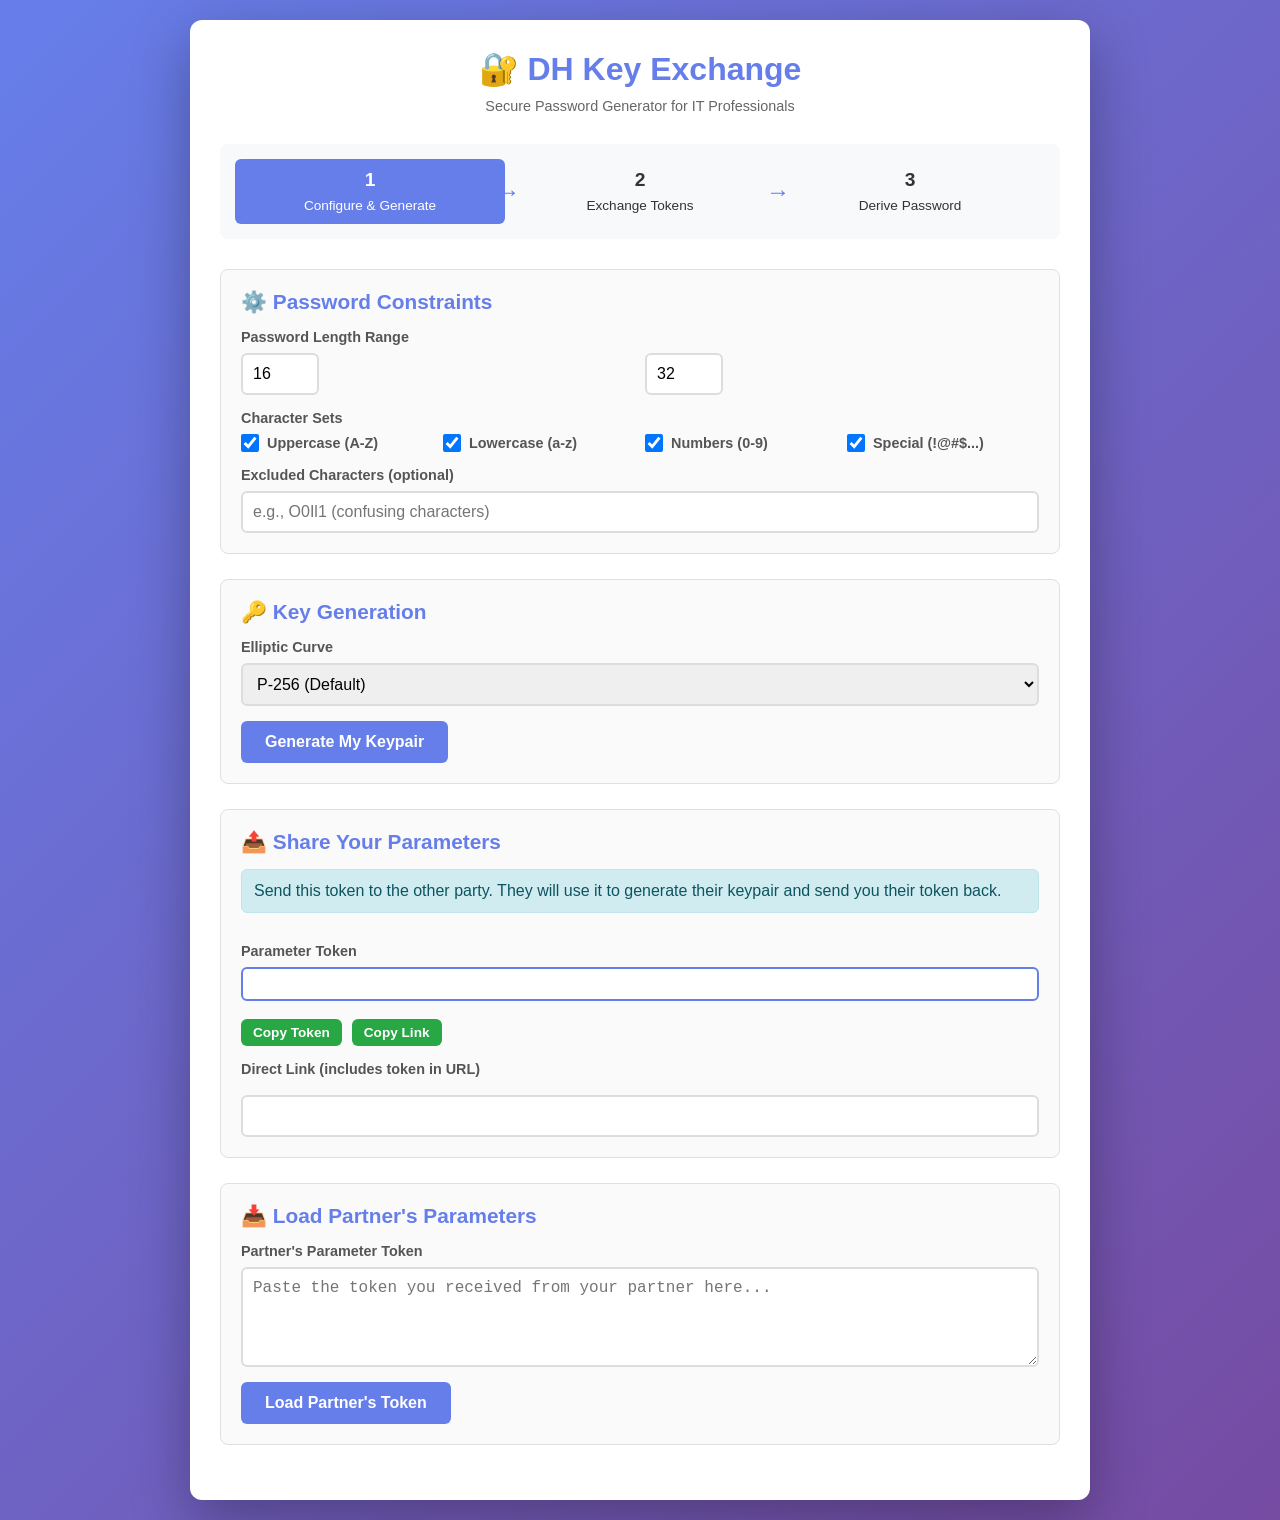
==== dhkex.html @ cde5b2f2 "Initial commit" ====
<!DOCTYPE html>
<html lang="en">
<head>
    <meta charset="UTF-8">
    <meta name="viewport" content="width=device-width, initial-scale=1.0">
    <title>DH Key Exchange - Secure Password Generator</title>
    <style>
        * {
            margin: 0;
            padding: 0;
            box-sizing: border-box;
        }

        body {
            font-family: 'Segoe UI', Tahoma, Geneva, Verdana, sans-serif;
            background: linear-gradient(135deg, #667eea 0%, #764ba2 100%);
            min-height: 100vh;
            padding: 20px;
            color: #333;
        }

        .container {
            max-width: 900px;
            margin: 0 auto;
            background: white;
            border-radius: 12px;
            box-shadow: 0 20px 60px rgba(0, 0, 0, 0.3);
            padding: 30px;
        }

        h1 {
            color: #667eea;
            text-align: center;
            margin-bottom: 10px;
            font-size: 2em;
        }

        .subtitle {
            text-align: center;
            color: #666;
            margin-bottom: 30px;
            font-size: 0.9em;
        }

        .workflow {
            display: flex;
            justify-content: space-between;
            margin-bottom: 30px;
            padding: 15px;
            background: #f8f9fa;
            border-radius: 8px;
        }

        .workflow-step {
            flex: 1;
            text-align: center;
            padding: 10px;
            position: relative;
        }

        .workflow-step:not(:last-child)::after {
            content: '→';
            position: absolute;
            right: -15px;
            top: 50%;
            transform: translateY(-50%);
            color: #667eea;
            font-size: 1.5em;
        }

        .workflow-step.active {
            background: #667eea;
            color: white;
            border-radius: 6px;
        }

        .workflow-step .step-number {
            font-weight: bold;
            font-size: 1.2em;
            display: block;
            margin-bottom: 5px;
        }

        .workflow-step .step-label {
            font-size: 0.85em;
        }

        .section {
            margin-bottom: 25px;
            padding: 20px;
            border: 1px solid #e0e0e0;
            border-radius: 8px;
            background: #fafafa;
        }

        .section h2 {
            color: #667eea;
            margin-bottom: 15px;
            font-size: 1.3em;
            display: flex;
            align-items: center;
            gap: 10px;
        }

        .section-content {
            display: grid;
            gap: 15px;
        }

        .form-group {
            display: grid;
            gap: 8px;
        }

        label {
            font-weight: 600;
            color: #555;
            font-size: 0.9em;
        }

        input[type="number"],
        input[type="text"],
        select,
        textarea {
            padding: 10px;
            border: 2px solid #ddd;
            border-radius: 6px;
            font-size: 1em;
            transition: border-color 0.3s;
        }

        input[type="number"]:focus,
        input[type="text"]:focus,
        select:focus,
        textarea:focus {
            outline: none;
            border-color: #667eea;
        }

        .checkbox-group {
            display: grid;
            grid-template-columns: repeat(auto-fit, minmax(150px, 1fr));
            gap: 10px;
        }

        .checkbox-item {
            display: flex;
            align-items: center;
            gap: 8px;
        }

        input[type="checkbox"] {
            width: 18px;
            height: 18px;
            cursor: pointer;
        }

        .range-inputs {
            display: grid;
            grid-template-columns: 1fr 1fr;
            gap: 10px;
        }

        button {
            padding: 12px 24px;
            background: #667eea;
            color: white;
            border: none;
            border-radius: 6px;
            font-size: 1em;
            font-weight: 600;
            cursor: pointer;
            transition: all 0.3s;
        }

        button:hover {
            background: #5568d3;
            transform: translateY(-2px);
            box-shadow: 0 4px 12px rgba(102, 126, 234, 0.4);
        }

        button:active {
            transform: translateY(0);
        }

        button:disabled {
            background: #ccc;
            cursor: not-allowed;
            transform: none;
        }

        .button-group {
            display: flex;
            gap: 10px;
            flex-wrap: wrap;
        }

        .keypair-list {
            display: grid;
            gap: 10px;
        }

        .keypair-item {
            padding: 12px;
            background: white;
            border: 2px solid #e0e0e0;
            border-radius: 6px;
            display: flex;
            justify-content: space-between;
            align-items: center;
        }

        .keypair-item.active {
            border-color: #667eea;
            background: #f0f4ff;
        }

        .keypair-info {
            display: flex;
            flex-direction: column;
            gap: 4px;
        }

        .keypair-id {
            font-weight: bold;
            color: #667eea;
        }

        .keypair-curve {
            font-size: 0.85em;
            color: #666;
        }

        .token-display {
            padding: 15px;
            background: white;
            border: 2px solid #667eea;
            border-radius: 6px;
            word-break: break-all;
            font-family: 'Courier New', monospace;
            font-size: 0.85em;
            max-height: 150px;
            overflow-y: auto;
            position: relative;
        }

        .copy-button {
            padding: 6px 12px;
            font-size: 0.85em;
            background: #28a745;
        }

        .copy-button:hover {
            background: #218838;
        }

        .result-box {
            padding: 20px;
            background: #e8f5e9;
            border: 2px solid #4caf50;
            border-radius: 8px;
            margin-top: 20px;
        }

        .result-box h3 {
            color: #2e7d32;
            margin-bottom: 15px;
        }

        .result-item {
            margin-bottom: 15px;
        }

        .result-item label {
            display: block;
            margin-bottom: 5px;
            color: #2e7d32;
        }

        .result-value {
            padding: 12px;
            background: white;
            border-radius: 6px;
            font-family: 'Courier New', monospace;
            font-size: 1.1em;
            font-weight: bold;
            word-break: break-all;
            display: flex;
            justify-content: space-between;
            align-items: center;
            gap: 10px;
        }

        .verification-token {
            font-size: 1.5em;
            color: #667eea;
            text-align: center;
        }

        .alert {
            padding: 12px;
            border-radius: 6px;
            margin-bottom: 15px;
        }

        .alert-info {
            background: #d1ecf1;
            border: 1px solid #bee5eb;
            color: #0c5460;
        }

        .alert-success {
            background: #d4edda;
            border: 1px solid #c3e6cb;
            color: #155724;
        }

        .alert-warning {
            background: #fff3cd;
            border: 1px solid #ffeaa7;
            color: #856404;
        }

        .hidden {
            display: none;
        }

        textarea {
            min-height: 100px;
            font-family: 'Courier New', monospace;
            resize: vertical;
        }

        .link-display {
            display: flex;
            gap: 10px;
            margin-top: 10px;
        }

        .link-display input {
            flex: 1;
        }

        @media (max-width: 768px) {
            .workflow {
                flex-direction: column;
            }

            .workflow-step:not(:last-child)::after {
                content: '↓';
                right: 50%;
                top: auto;
                bottom: -15px;
            }

            .range-inputs {
                grid-template-columns: 1fr;
            }
        }
    </style>
</head>
<body>
    <div class="container">
        <h1>🔐 DH Key Exchange</h1>
        <p class="subtitle">Secure Password Generator for IT Professionals</p>

        <div class="workflow">
            <div class="workflow-step" id="step1">
                <span class="step-number">1</span>
                <span class="step-label">Configure & Generate</span>
            </div>
            <div class="workflow-step" id="step2">
                <span class="step-number">2</span>
                <span class="step-label">Exchange Tokens</span>
            </div>
            <div class="workflow-step" id="step3">
                <span class="step-number">3</span>
                <span class="step-label">Derive Password</span>
            </div>
        </div>

        <!-- Section 1: Password Constraints -->
        <div class="section">
            <h2>⚙️ Password Constraints</h2>
            <div class="section-content">
                <div class="form-group">
                    <label>Password Length Range</label>
                    <div class="range-inputs">
                        <div>
                            <input type="number" id="minLength" min="4" max="128" value="16" placeholder="Min">
                        </div>
                        <div>
                            <input type="number" id="maxLength" min="4" max="128" value="32" placeholder="Max">
                        </div>
                    </div>
                </div>

                <div class="form-group">
                    <label>Character Sets</label>
                    <div class="checkbox-group">
                        <div class="checkbox-item">
                            <input type="checkbox" id="charUppercase" checked>
                            <label for="charUppercase">Uppercase (A-Z)</label>
                        </div>
                        <div class="checkbox-item">
                            <input type="checkbox" id="charLowercase" checked>
                            <label for="charLowercase">Lowercase (a-z)</label>
                        </div>
                        <div class="checkbox-item">
                            <input type="checkbox" id="charNumbers" checked>
                            <label for="charNumbers">Numbers (0-9)</label>
                        </div>
                        <div class="checkbox-item">
                            <input type="checkbox" id="charSpecial" checked>
                            <label for="charSpecial">Special (!@#$...)</label>
                        </div>
                    </div>
                </div>

                <div class="form-group">
                    <label>Excluded Characters (optional)</label>
                    <input type="text" id="excludedChars" placeholder="e.g., O0Il1 (confusing characters)">
                </div>
            </div>
        </div>

        <!-- Section 2: Key Generation -->
        <div class="section">
            <h2>🔑 Key Generation</h2>
            <div class="section-content">
                <div class="form-group">
                    <label>Elliptic Curve</label>
                    <select id="ecCurve">
                        <option value="P-256" selected>P-256 (Default)</option>
                        <option value="P-384">P-384</option>
                        <option value="P-521">P-521</option>
                    </select>
                </div>

                <div class="button-group">
                    <button id="generateKeypair">Generate My Keypair</button>
                </div>

                <div id="keypairListContainer" class="hidden">
                    <label>My Keypairs</label>
                    <div id="keypairList" class="keypair-list"></div>
                </div>
            </div>
        </div>

        <!-- Section 3: Share Parameters -->
        <div class="section" id="shareSection" class="hidden">
            <h2>📤 Share Your Parameters</h2>
            <div class="section-content">
                <div class="alert alert-info">
                    Send this token to the other party. They will use it to generate their keypair and send you their token back.
                </div>

                <div class="form-group">
                    <label>Parameter Token</label>
                    <div class="token-display" id="myToken"></div>
                    <div class="button-group" style="margin-top: 10px;">
                        <button class="copy-button" id="copyToken">Copy Token</button>
                        <button class="copy-button" id="copyLink">Copy Link</button>
                    </div>
                </div>

                <div class="form-group">
                    <label>Direct Link (includes token in URL)</label>
                    <div class="link-display">
                        <input type="text" id="shareLink" readonly>
                    </div>
                </div>
            </div>
        </div>

        <!-- Section 4: Load Partner's Parameters -->
        <div class="section">
            <h2>📥 Load Partner's Parameters</h2>
            <div class="section-content">
                <div class="form-group">
                    <label>Partner's Parameter Token</label>
                    <textarea id="partnerToken" placeholder="Paste the token you received from your partner here..."></textarea>
                </div>

                <div class="button-group">
                    <button id="loadPartnerToken">Load Partner's Token</button>
                </div>

                <div id="partnerInfoContainer" class="hidden">
                    <div class="alert alert-success">
                        ✓ Partner's parameters loaded successfully!
                    </div>
                    <div id="partnerInfo"></div>
                </div>
            </div>
        </div>

        <!-- Section 5: Results -->
        <div id="resultsSection" class="hidden">
            <div class="result-box">
                <h3>✨ Shared Password Generated</h3>
                
                <div class="result-item">
                    <label>Shared Password</label>
                    <div class="result-value">
                        <span id="sharedPassword"></span>
                        <button class="copy-button" id="copyPassword">Copy</button>
                    </div>
                </div>

                <div class="result-item">
                    <label>Verification Token (compare with partner)</label>
                    <div class="result-value verification-token">
                        <span id="verificationToken"></span>
                        <button class="copy-button" id="copyVerification">Copy</button>
                    </div>
                </div>

                <div class="alert alert-warning">
                    ⚠️ Compare the verification token with your partner to ensure you both derived the same password. The tokens should match exactly.
                </div>
            </div>
        </div>
    </div>

    <script>
        // ========================================
        // State Management
        // ========================================
        const state = {
            keypairs: [],
            activeKeypairId: null,
            partnerPublicKey: null,
            partnerPublicKeyRaw: null,
            partnerKeypairId: null,
            partnerCurve: null,
            constraints: null
        };

        // ========================================
        // Utility Functions
        // ========================================
        function generateId(length = 8) {
            const chars = 'ABCDEFGHIJKLMNOPQRSTUVWXYZ0123456789';
            let id = '';
            const array = new Uint8Array(length);
            crypto.getRandomValues(array);
            for (let i = 0; i < length; i++) {
                id += chars[array[i] % chars.length];
            }
            return id;
        }

        function arrayBufferToBase64(buffer) {
            const bytes = new Uint8Array(buffer);
            let binary = '';
            for (let i = 0; i < bytes.length; i++) {
                binary += String.fromCharCode(bytes[i]);
            }
            return btoa(binary);
        }

        function base64ToArrayBuffer(base64) {
            const binary = atob(base64);
            const bytes = new Uint8Array(binary.length);
            for (let i = 0; i < binary.length; i++) {
                bytes[i] = binary.charCodeAt(i);
            }
            return bytes.buffer;
        }

        function getConstraints() {
            return {
                minLength: parseInt(document.getElementById('minLength').value),
                maxLength: parseInt(document.getElementById('maxLength').value),
                uppercase: document.getElementById('charUppercase').checked,
                lowercase: document.getElementById('charLowercase').checked,
                numbers: document.getElementById('charNumbers').checked,
                special: document.getElementById('charSpecial').checked,
                excluded: document.getElementById('excludedChars').value
            };
        }

        function buildCharacterSet(constraints) {
            let charset = '';
            if (constraints.uppercase) charset += 'ABCDEFGHIJKLMNOPQRSTUVWXYZ';
            if (constraints.lowercase) charset += 'abcdefghijklmnopqrstuvwxyz';
            if (constraints.numbers) charset += '0123456789';
            if (constraints.special) charset += '!@#$%^&*()_+-=[]{}|;:,.<>?';

            if (constraints.excluded) {
                const excluded = constraints.excluded.split('');
                charset = charset.split('').filter(c => !excluded.includes(c)).join('');
            }

            return charset;
        }

        function copyToClipboard(text, buttonId) {
            navigator.clipboard.writeText(text).then(() => {
                const button = document.getElementById(buttonId);
                const originalText = button.textContent;
                button.textContent = '✓ Copied!';
                setTimeout(() => {
                    button.textContent = originalText;
                }, 2000);
            });
        }

        function updateWorkflowStep(step) {
            ['step1', 'step2', 'step3'].forEach(id => {
                document.getElementById(id).classList.remove('active');
            });
            document.getElementById('step' + step).classList.add('active');
        }

        // ========================================
        // Cryptographic Functions
        // ========================================
        async function generateKeypair(curveName) {
            const keypair = await crypto.subtle.generateKey(
                {
                    name: 'ECDH',
                    namedCurve: curveName
                },
                true,
                ['deriveBits']
            );

            const publicKeyRaw = await crypto.subtle.exportKey('raw', keypair.publicKey);
            const keypairId = generateId(6);

            const keypairData = {
                id: keypairId,
                curve: curveName,
                publicKey: keypair.publicKey,
                privateKey: keypair.privateKey,
                publicKeyRaw: publicKeyRaw
            };

            state.keypairs.push(keypairData);
            state.activeKeypairId = keypairId;

            // Store in sessionStorage
            saveKeypairsToSession();

            return keypairData;
        }

        function saveKeypairsToSession() {
            // We can't directly store CryptoKey objects, so we'll store the IDs and curves
            // and regenerate when needed. For a full implementation, you'd need to export/import keys.
            const sessionData = state.keypairs.map(kp => ({
                id: kp.id,
                curve: kp.curve,
                publicKeyRaw: arrayBufferToBase64(kp.publicKeyRaw)
            }));
            sessionStorage.setItem('dhkex_keypairs', JSON.stringify(sessionData));
            sessionStorage.setItem('dhkex_active', state.activeKeypairId);
        }

        async function deriveSharedSecret(privateKey, publicKey) {
            const sharedSecret = await crypto.subtle.deriveBits(
                {
                    name: 'ECDH',
                    public: publicKey
                },
                privateKey,
                256  // Derive 256 bits
            );

            return new Uint8Array(sharedSecret);
        }

        function generateVerificationToken(myPublicKeyRaw, partnerPublicKeyRaw, bits = 24) {
            const myBytes = new Uint8Array(myPublicKeyRaw);
            const partnerBytes = new Uint8Array(partnerPublicKeyRaw);

            // XOR the public keys
            const maxLen = Math.max(myBytes.length, partnerBytes.length);
            const xorResult = new Uint8Array(maxLen);
            
            for (let i = 0; i < maxLen; i++) {
                const myByte = i < myBytes.length ? myBytes[i] : 0;
                const partnerByte = i < partnerBytes.length ? partnerBytes[i] : 0;
                xorResult[i] = myByte ^ partnerByte;
            }

            // Divide into blocks and XOR them together
            const blockSize = Math.ceil(bits / 8);
            let finalBlock = new Uint8Array(blockSize);
            
            for (let i = 0; i < xorResult.length; i++) {
                finalBlock[i % blockSize] ^= xorResult[i];
            }

            // Convert to hex string (limited to requested bits)
            let hexString = '';
            const numBytes = Math.ceil(bits / 8);
            for (let i = 0; i < numBytes; i++) {
                hexString += finalBlock[i].toString(16).padStart(2, '0');
            }

            // Trim to exact bit count
            const hexChars = Math.ceil(bits / 4);
            return hexString.substring(0, hexChars).toUpperCase();
        }

        function derivePassword(sharedSecret, constraints) {
            const charset = buildCharacterSet(constraints);
            if (charset.length === 0) {
                throw new Error('No character set selected');
            }

            // Use the shared secret to generate a password
            // We'll use the bytes of the shared secret to index into the charset
            const targetLength = Math.min(constraints.maxLength, Math.floor((constraints.minLength + constraints.maxLength) / 2));
            let password = '';

            for (let i = 0; i < targetLength && i < sharedSecret.length; i++) {
                // Use each byte to select a character from the charset
                // For better distribution, we'll use multiple bytes if charset is large
                let index;
                if (charset.length <= 256) {
                    index = sharedSecret[i] % charset.length;
                } else {
                    // Use two bytes for larger charsets
                    const byte1 = sharedSecret[i % sharedSecret.length];
                    const byte2 = sharedSecret[(i + 1) % sharedSecret.length];
                    index = ((byte1 << 8) | byte2) % charset.length;
                }
                password += charset[index];
            }

            // If we need more characters, hash the secret and continue
            if (password.length < targetLength) {
                // Simple approach: XOR the bytes cyclically
                for (let i = password.length; i < targetLength; i++) {
                    const byte1 = sharedSecret[i % sharedSecret.length];
                    const byte2 = sharedSecret[(i * 7) % sharedSecret.length]; // Different offset
                    const index = (byte1 ^ byte2) % charset.length;
                    password += charset[index];
                }
            }

            return password.substring(0, targetLength);
        }

        // ========================================
        // Token Management (TLV Encoding)
        // ========================================
        // TLV Tags:
        // 0x01: Keypair ID (string)
        // 0x02: Public Key (binary)
        // 0x03: Curve (1 byte: 0=P-256, 1=P-384, 2=P-521)
        // 0x04: Min Length (1 byte)
        // 0x05: Max Length (1 byte)
        // 0x06: Charset Flags (1 byte: bits 0-3 for u/l/n/s)
        // 0x07: Excluded chars (string)

        function encodeTLV(tag, value) {
            let valueBytes;
            
            if (typeof value === 'string') {
                const encoder = new TextEncoder();
                valueBytes = encoder.encode(value);
            } else if (typeof value === 'number') {
                valueBytes = new Uint8Array([value]);
            } else if (value instanceof ArrayBuffer || value instanceof Uint8Array) {
                valueBytes = new Uint8Array(value);
            } else {
                throw new Error('Unsupported value type for TLV encoding');
            }

            const length = valueBytes.length;
            let result;

            if (length < 128) {
                // Short form: 1 byte length
                result = new Uint8Array(2 + length);
                result[0] = tag;
                result[1] = length;
                result.set(valueBytes, 2);
            } else {
                // Long form: 2 bytes length (supports up to 65535)
                result = new Uint8Array(4 + length);
                result[0] = tag;
                result[1] = 0x80 | 0x02; // Length is encoded in next 2 bytes
                result[2] = (length >> 8) & 0xFF;
                result[3] = length & 0xFF;
                result.set(valueBytes, 4);
            }

            return result;
        }

        function decodeTLV(buffer, offset) {
            const view = new Uint8Array(buffer);
            
            if (offset >= view.length) {
                return null;
            }

            const tag = view[offset];
            let length;
            let valueOffset;

            if (view[offset + 1] & 0x80) {
                // Long form
                const lengthBytes = view[offset + 1] & 0x7F;
                if (lengthBytes === 2) {
                    length = (view[offset + 2] << 8) | view[offset + 3];
                    valueOffset = offset + 4;
                } else {
                    throw new Error('Unsupported length encoding');
                }
            } else {
                // Short form
                length = view[offset + 1];
                valueOffset = offset + 2;
            }

            const value = view.slice(valueOffset, valueOffset + length);
            const nextOffset = valueOffset + length;

            return { tag, value, nextOffset };
        }

        function createToken(keypairId, publicKeyRaw, curve, constraints) {
            const parts = [];

            // Tag 0x01: Keypair ID
            parts.push(encodeTLV(0x01, keypairId));

            // Tag 0x02: Public Key
            parts.push(encodeTLV(0x02, publicKeyRaw));

            // Tag 0x03: Curve (encode as number)
            const curveMap = { 'P-256': 0, 'P-384': 1, 'P-521': 2 };
            parts.push(encodeTLV(0x03, curveMap[curve] || 0));

            // Tag 0x04: Min Length
            parts.push(encodeTLV(0x04, constraints.minLength));

            // Tag 0x05: Max Length
            parts.push(encodeTLV(0x05, constraints.maxLength));

            // Tag 0x06: Charset Flags
            let flags = 0;
            if (constraints.uppercase) flags |= 0x01;
            if (constraints.lowercase) flags |= 0x02;
            if (constraints.numbers) flags |= 0x04;
            if (constraints.special) flags |= 0x08;
            parts.push(encodeTLV(0x06, flags));

            // Tag 0x07: Excluded chars (only if non-empty)
            if (constraints.excluded) {
                parts.push(encodeTLV(0x07, constraints.excluded));
            }

            // Concatenate all parts
            const totalLength = parts.reduce((sum, part) => sum + part.length, 0);
            const result = new Uint8Array(totalLength);
            let offset = 0;
            for (const part of parts) {
                result.set(part, offset);
                offset += part.length;
            }

            // Base64 encode the binary TLV data
            return arrayBufferToBase64(result.buffer);
        }

        function parseToken(tokenString) {
            try {
                const buffer = base64ToArrayBuffer(tokenString);
                const result = {
                    keypairId: null,
                    publicKeyRaw: null,
                    curve: null,
                    constraints: {
                        minLength: 16,
                        maxLength: 32,
                        uppercase: true,
                        lowercase: true,
                        numbers: true,
                        special: true,
                        excluded: ''
                    }
                };

                const curveMap = ['P-256', 'P-384', 'P-521'];
                let offset = 0;

                while (offset < buffer.byteLength) {
                    const tlv = decodeTLV(buffer, offset);
                    if (!tlv) break;

                    const decoder = new TextDecoder();

                    switch (tlv.tag) {
                        case 0x01: // Keypair ID
                            result.keypairId = decoder.decode(tlv.value);
                            break;
                        case 0x02: // Public Key
                            result.publicKeyRaw = tlv.value.buffer;
                            break;
                        case 0x03: // Curve
                            result.curve = curveMap[tlv.value[0]] || 'P-256';
                            break;
                        case 0x04: // Min Length
                            result.constraints.minLength = tlv.value[0];
                            break;
                        case 0x05: // Max Length
                            result.constraints.maxLength = tlv.value[0];
                            break;
                        case 0x06: // Charset Flags
                            const flags = tlv.value[0];
                            result.constraints.uppercase = !!(flags & 0x01);
                            result.constraints.lowercase = !!(flags & 0x02);
                            result.constraints.numbers = !!(flags & 0x04);
                            result.constraints.special = !!(flags & 0x08);
                            break;
                        case 0x07: // Excluded chars
                            result.constraints.excluded = decoder.decode(tlv.value);
                            break;
                    }

                    offset = tlv.nextOffset;
                }

                return result;
            } catch (e) {
                console.error('Failed to parse token:', e);
                return null;
            }
        }

        // ========================================
        // UI Update Functions
        // ========================================
        function updateKeypairList() {
            const container = document.getElementById('keypairListContainer');
            const list = document.getElementById('keypairList');

            if (state.keypairs.length === 0) {
                container.classList.add('hidden');
                return;
            }

            container.classList.remove('hidden');
            list.innerHTML = '';

            state.keypairs.forEach(kp => {
                const item = document.createElement('div');
                item.className = 'keypair-item' + (kp.id === state.activeKeypairId ? ' active' : '');
                item.innerHTML = `
                    <div class="keypair-info">
                        <span class="keypair-id">ID: ${kp.id}</span>
                        <span class="keypair-curve">Curve: ${kp.curve}</span>
                    </div>
                    <button class="copy-button" onclick="setActiveKeypair('${kp.id}')">
                        ${kp.id === state.activeKeypairId ? 'Active' : 'Select'}
                    </button>
                `;
                list.appendChild(item);
            });
        }

        function updateShareSection() {
            const activeKeypair = state.keypairs.find(kp => kp.id === state.activeKeypairId);
            if (!activeKeypair) {
                document.getElementById('shareSection').classList.add('hidden');
                return;
            }

            const constraints = getConstraints();
            const token = createToken(
                activeKeypair.id,
                activeKeypair.publicKeyRaw,
                activeKeypair.curve,
                constraints
            );

            document.getElementById('myToken').textContent = token;
            
            const link = window.location.href.split('?')[0] + '?token=' + encodeURIComponent(token);
            document.getElementById('shareLink').value = link;

            document.getElementById('shareSection').classList.remove('hidden');
            updateWorkflowStep(2);
        }

        async function processPartnerToken(tokenString) {
            const parsed = parseToken(tokenString);
            if (!parsed) {
                alert('Invalid token format');
                return;
            }

            // Import the partner's public key
            const partnerPublicKey = await crypto.subtle.importKey(
                'raw',
                parsed.publicKeyRaw,
                {
                    name: 'ECDH',
                    namedCurve: parsed.curve
                },
                false,
                []
            );

            state.partnerPublicKey = partnerPublicKey;
            state.partnerPublicKeyRaw = parsed.publicKeyRaw;
            state.partnerKeypairId = parsed.keypairId;
            state.partnerCurve = parsed.curve;
            
            // Merge constraints (take the most restrictive)
            const currentConstraints = getConstraints();
            state.constraints = {
                minLength: Math.max(parsed.constraints.minLength, currentConstraints.minLength),
                maxLength: Math.min(parsed.constraints.maxLength, currentConstraints.maxLength),
                uppercase: parsed.constraints.uppercase && currentConstraints.uppercase,
                lowercase: parsed.constraints.lowercase && currentConstraints.lowercase,
                numbers: parsed.constraints.numbers && currentConstraints.numbers,
                special: parsed.constraints.special && currentConstraints.special,
                excluded: (parsed.constraints.excluded + currentConstraints.excluded).split('').filter((v, i, a) => a.indexOf(v) === i).join('')
            };

            // Show partner info
            const infoContainer = document.getElementById('partnerInfoContainer');
            const infoDiv = document.getElementById('partnerInfo');
            
            infoDiv.innerHTML = `
                <div style="padding: 10px; background: white; border-radius: 6px; margin-top: 10px;">
                    <p><strong>Partner Keypair ID:</strong> ${parsed.keypairId}</p>
                    <p><strong>Curve:</strong> ${parsed.curve}</p>
                    <p><strong>Merged Constraints:</strong></p>
                    <ul style="margin-left: 20px;">
                        <li>Length: ${state.constraints.minLength}-${state.constraints.maxLength} chars</li>
                        <li>Uppercase: ${state.constraints.uppercase ? 'Yes' : 'No'}</li>
                        <li>Lowercase: ${state.constraints.lowercase ? 'Yes' : 'No'}</li>
                        <li>Numbers: ${state.constraints.numbers ? 'Yes' : 'No'}</li>
                        <li>Special: ${state.constraints.special ? 'Yes' : 'No'}</li>
                        ${state.constraints.excluded ? `<li>Excluded: ${state.constraints.excluded}</li>` : ''}
                    </ul>
                </div>
            `;
            
            infoContainer.classList.remove('hidden');

            // If we have an active keypair, derive the password
            if (state.activeKeypairId) {
                await deriveAndDisplayPassword();
            }
        }

        async function deriveAndDisplayPassword() {
            const activeKeypair = state.keypairs.find(kp => kp.id === state.activeKeypairId);
            if (!activeKeypair || !state.partnerPublicKey) {
                return;
            }

            // Check curve compatibility
            if (activeKeypair.curve !== state.partnerCurve) {
                alert('Curve mismatch! You are using ' + activeKeypair.curve + ' but partner is using ' + state.partnerCurve);
                return;
            }

            // Derive shared secret
            const sharedSecret = await deriveSharedSecret(activeKeypair.privateKey, state.partnerPublicKey);

            // Generate password
            const password = derivePassword(sharedSecret, state.constraints);

            // Generate verification token
            const verificationToken = generateVerificationToken(activeKeypair.publicKeyRaw, state.partnerPublicKeyRaw, 24);

            // Display results
            document.getElementById('sharedPassword').textContent = password;
            document.getElementById('verificationToken').textContent = verificationToken;
            document.getElementById('resultsSection').classList.remove('hidden');
            
            updateWorkflowStep(3);
        }

        // ========================================
        // Global Functions (for onclick handlers)
        // ========================================
        window.setActiveKeypair = function(keypairId) {
            state.activeKeypairId = keypairId;
            saveKeypairsToSession();
            updateKeypairList();
            updateShareSection();
        };

        // ========================================
        // Event Handlers
        // ========================================
        document.getElementById('generateKeypair').addEventListener('click', async function() {
            const curve = document.getElementById('ecCurve').value;
            const button = this;
            button.disabled = true;
            button.textContent = 'Generating...';

            try {
                await generateKeypair(curve);
                updateKeypairList();
                updateShareSection();
                updateWorkflowStep(1);
            } catch (e) {
                alert('Failed to generate keypair: ' + e.message);
            } finally {
                button.disabled = false;
                button.textContent = 'Generate My Keypair';
            }
        });

        document.getElementById('copyToken').addEventListener('click', function() {
            const token = document.getElementById('myToken').textContent;
            copyToClipboard(token, 'copyToken');
        });

        document.getElementById('copyLink').addEventListener('click', function() {
            const link = document.getElementById('shareLink').value;
            copyToClipboard(link, 'copyLink');
        });

        document.getElementById('loadPartnerToken').addEventListener('click', async function() {
            const tokenString = document.getElementById('partnerToken').value.trim();
            if (!tokenString) {
                alert('Please paste a token first');
                return;
            }

            const button = this;
            button.disabled = true;
            button.textContent = 'Loading...';

            try {
                await processPartnerToken(tokenString);
            } catch (e) {
                alert('Failed to process token: ' + e.message);
            } finally {
                button.disabled = false;
                button.textContent = "Load Partner's Token";
            }
        });

        document.getElementById('copyPassword').addEventListener('click', function() {
            const password = document.getElementById('sharedPassword').textContent;
            copyToClipboard(password, 'copyPassword');
        });

        document.getElementById('copyVerification').addEventListener('click', function() {
            const token = document.getElementById('verificationToken').textContent;
            copyToClipboard(token, 'copyVerification');
        });

        // Update share section when constraints change
        ['minLength', 'maxLength', 'charUppercase', 'charLowercase', 'charNumbers', 'charSpecial', 'excludedChars'].forEach(id => {
            const element = document.getElementById(id);
            element.addEventListener('change', function() {
                if (state.activeKeypairId) {
                    updateShareSection();
                }
            });
        });

        // ========================================
        // Initialization
        // ========================================
        window.addEventListener('DOMContentLoaded', function() {
            // Check for token in URL
            const urlParams = new URLSearchParams(window.location.search);
            const tokenParam = urlParams.get('token');
            
            if (tokenParam) {
                document.getElementById('partnerToken').value = tokenParam;
                // Auto-load if present
                setTimeout(() => {
                    document.getElementById('loadPartnerToken').click();
                }, 500);
            }

            // Try to restore keypairs from sessionStorage
            try {
                const savedKeypairs = sessionStorage.getItem('dhkex_keypairs');
                const savedActive = sessionStorage.getItem('dhkex_active');
                
                if (savedKeypairs) {
                    // Note: In a full implementation, you'd need to store and restore the actual keys
                    // For now, we'll just show that they exist but require regeneration
                    console.log('Previous session detected, but keys need to be regenerated');
                }
            } catch (e) {
                console.error('Failed to restore session:', e);
            }

            updateWorkflowStep(1);
        });
    </script>
</body>
</html>
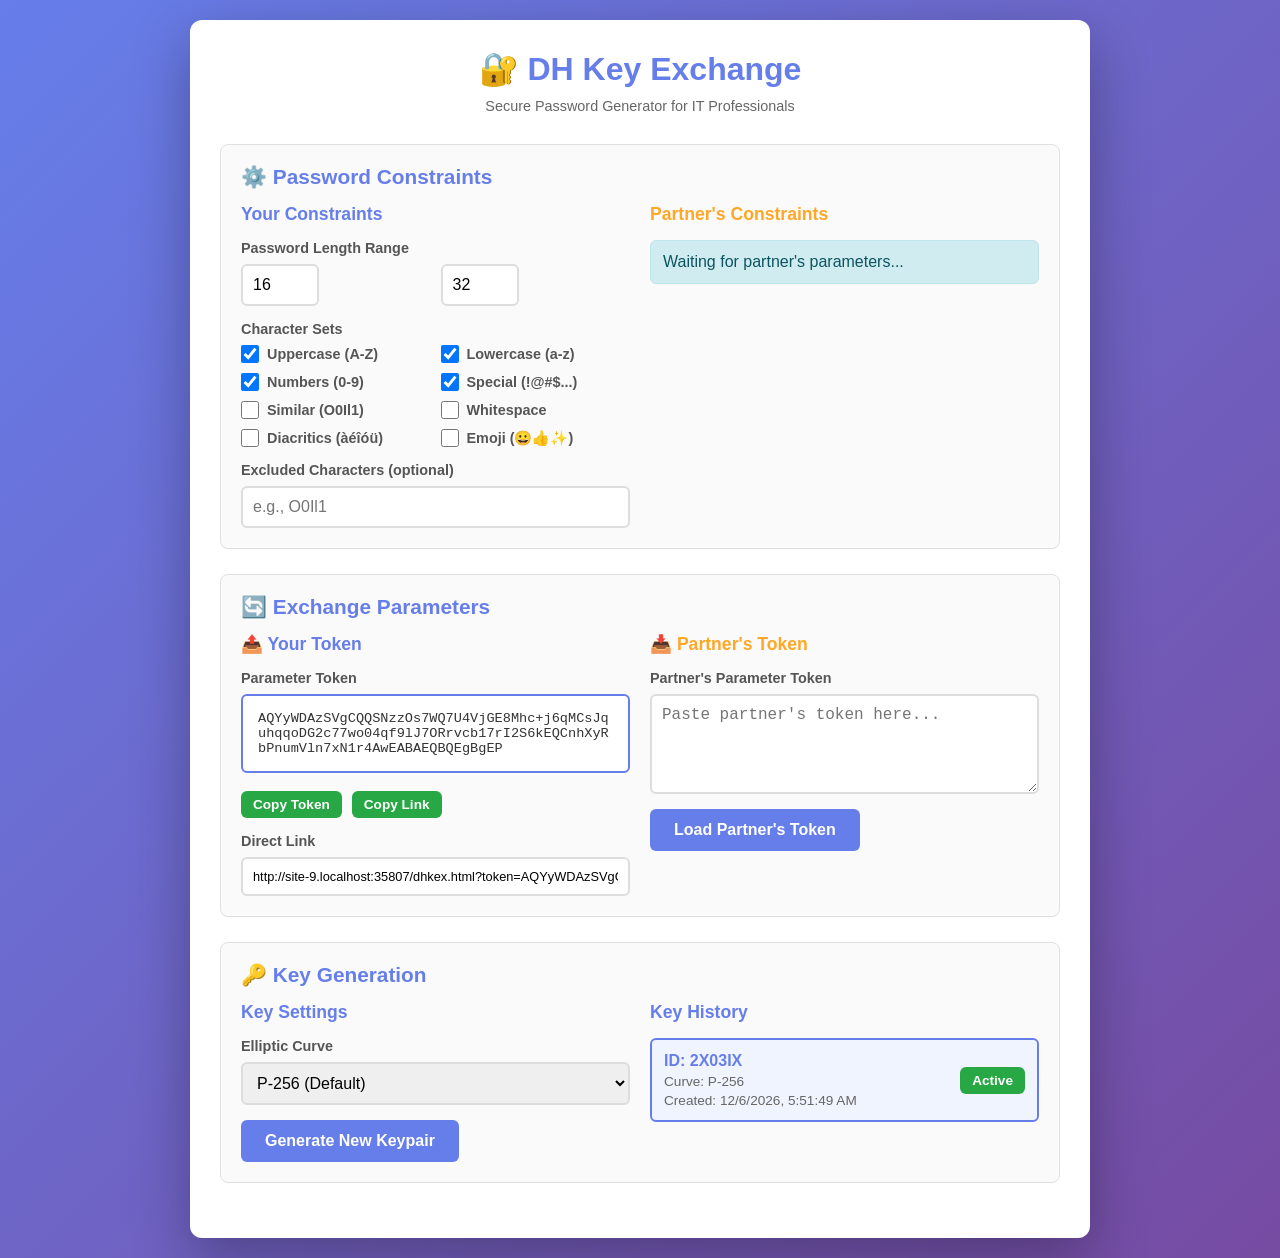
==== commit 9cd45dd9: "Refine" ====
--- a/dhkex.html
+++ b/dhkex.html
@@ -42,49 +42,6 @@
             font-size: 0.9em;
         }
 
-        .workflow {
-            display: flex;
-            justify-content: space-between;
-            margin-bottom: 30px;
-            padding: 15px;
-            background: #f8f9fa;
-            border-radius: 8px;
-        }
-
-        .workflow-step {
-            flex: 1;
-            text-align: center;
-            padding: 10px;
-            position: relative;
-        }
-
-        .workflow-step:not(:last-child)::after {
-            content: '→';
-            position: absolute;
-            right: -15px;
-            top: 50%;
-            transform: translateY(-50%);
-            color: #667eea;
-            font-size: 1.5em;
-        }
-
-        .workflow-step.active {
-            background: #667eea;
-            color: white;
-            border-radius: 6px;
-        }
-
-        .workflow-step .step-number {
-            font-weight: bold;
-            font-size: 1.2em;
-            display: block;
-            margin-bottom: 5px;
-        }
-
-        .workflow-step .step-label {
-            font-size: 0.85em;
-        }
-
         .section {
             margin-bottom: 25px;
             padding: 20px;
@@ -260,6 +217,7 @@
             border: 2px solid #4caf50;
             border-radius: 8px;
             margin-top: 20px;
+            margin-bottom: 20px;
         }
 
         .result-box h3 {
@@ -268,7 +226,7 @@
         }
 
         .result-item {
-            margin-bottom: 15px;
+            margin-bottom: 0;
         }
 
         .result-item label {
@@ -342,19 +300,12 @@
         }
 
         @media (max-width: 768px) {
-            .workflow {
-                flex-direction: column;
-            }
-
-            .workflow-step:not(:last-child)::after {
-                content: '↓';
-                right: 50%;
-                top: auto;
-                bottom: -15px;
-            }
-
             .range-inputs {
                 grid-template-columns: 1fr;
+            }
+            
+            .section > div[style*="grid-template-columns"] {
+                grid-template-columns: 1fr !important;
             }
         }
     </style>
@@ -364,161 +315,186 @@
         <h1>🔐 DH Key Exchange</h1>
         <p class="subtitle">Secure Password Generator for IT Professionals</p>
 
-        <div class="workflow">
-            <div class="workflow-step" id="step1">
-                <span class="step-number">1</span>
-                <span class="step-label">Configure & Generate</span>
-            </div>
-            <div class="workflow-step" id="step2">
-                <span class="step-number">2</span>
-                <span class="step-label">Exchange Tokens</span>
-            </div>
-            <div class="workflow-step" id="step3">
-                <span class="step-number">3</span>
-                <span class="step-label">Derive Password</span>
+        <!-- Section 0: Results (at top) -->
+        <div id="resultsSection" class="hidden">
+            <div class="result-box">
+                <h3>✨ Shared Password Generated</h3>
+                <div style="display: grid; grid-template-columns: 2fr 1fr; gap: 15px;">
+                    <div class="result-item">
+                        <label>Shared Password</label>
+                        <div class="result-value">
+                            <span id="sharedPassword"></span>
+                            <button class="copy-button" id="copyPassword">Copy</button>
+                        </div>
+                    </div>
+
+                    <div class="result-item">
+                        <label>Verification Token</label>
+                        <div class="result-value verification-token">
+                            <span id="verificationToken"></span>
+                            <button class="copy-button" id="copyVerification">Copy</button>
+                        </div>
+                    </div>
+                </div>
+
+                <div class="alert alert-warning" style="margin-top: 15px;">
+                    ⚠️ Compare the verification token with your partner to ensure you both derived the same password. The tokens should match exactly.
+                </div>
             </div>
         </div>
 
         <!-- Section 1: Password Constraints -->
         <div class="section">
             <h2>⚙️ Password Constraints</h2>
-            <div class="section-content">
-                <div class="form-group">
-                    <label>Password Length Range</label>
-                    <div class="range-inputs">
-                        <div>
-                            <input type="number" id="minLength" min="4" max="128" value="16" placeholder="Min">
+            <div style="display: grid; grid-template-columns: 1fr 1fr; gap: 20px;">
+                <!-- Your Constraints -->
+                <div>
+                    <h3 style="color: #667eea; margin-bottom: 15px; font-size: 1.1em;">Your Constraints</h3>
+                    <div class="section-content">
+                        <div class="form-group">
+                            <label>Password Length Range</label>
+                            <div class="range-inputs">
+                                <div>
+                                    <input type="number" id="minLength" min="4" max="128" value="16" placeholder="Min">
+                                </div>
+                                <div>
+                                    <input type="number" id="maxLength" min="4" max="128" value="32" placeholder="Max">
+                                </div>
+                            </div>
                         </div>
-                        <div>
-                            <input type="number" id="maxLength" min="4" max="128" value="32" placeholder="Max">
+
+                        <div class="form-group">
+                            <label>Character Sets</label>
+                            <div class="checkbox-group">
+                                <div class="checkbox-item">
+                                    <input type="checkbox" id="charUppercase" checked>
+                                    <label for="charUppercase">Uppercase (A-Z)</label>
+                                </div>
+                                <div class="checkbox-item">
+                                    <input type="checkbox" id="charLowercase" checked>
+                                    <label for="charLowercase">Lowercase (a-z)</label>
+                                </div>
+                                <div class="checkbox-item">
+                                    <input type="checkbox" id="charNumbers" checked>
+                                    <label for="charNumbers">Numbers (0-9)</label>
+                                </div>
+                                <div class="checkbox-item">
+                                    <input type="checkbox" id="charSpecial" checked>
+                                    <label for="charSpecial">Special (!@#$...)</label>
+                                </div>
+                                <div class="checkbox-item">
+                                    <input type="checkbox" id="charSimilar">
+                                    <label for="charSimilar">Similar (O0Il1)</label>
+                                </div>
+                                <div class="checkbox-item">
+                                    <input type="checkbox" id="charWhitespace">
+                                    <label for="charWhitespace">Whitespace</label>
+                                </div>
+                                <div class="checkbox-item">
+                                    <input type="checkbox" id="charDiacritics">
+                                    <label for="charDiacritics">Diacritics (àéîóü)</label>
+                                </div>
+                                <div class="checkbox-item">
+                                    <input type="checkbox" id="charEmoji">
+                                    <label for="charEmoji">Emoji (😀👍✨)</label>
+                                </div>
+                            </div>
+                        </div>
+
+                        <div class="form-group">
+                            <label>Excluded Characters (optional)</label>
+                            <input type="text" id="excludedChars" placeholder="e.g., O0Il1">
                         </div>
                     </div>
                 </div>
 
-                <div class="form-group">
-                    <label>Character Sets</label>
-                    <div class="checkbox-group">
-                        <div class="checkbox-item">
-                            <input type="checkbox" id="charUppercase" checked>
-                            <label for="charUppercase">Uppercase (A-Z)</label>
+                <!-- Partner Constraints -->
+                <div id="partnerConstraintsPanel">
+                    <h3 style="color: #ffa726; margin-bottom: 15px; font-size: 1.1em;">Partner's Constraints</h3>
+                    <div class="section-content">
+                        <div id="partnerConstraintsContent" class="alert alert-info">
+                            Waiting for partner's parameters...
                         </div>
-                        <div class="checkbox-item">
-                            <input type="checkbox" id="charLowercase" checked>
-                            <label for="charLowercase">Lowercase (a-z)</label>
-                        </div>
-                        <div class="checkbox-item">
-                            <input type="checkbox" id="charNumbers" checked>
-                            <label for="charNumbers">Numbers (0-9)</label>
-                        </div>
-                        <div class="checkbox-item">
-                            <input type="checkbox" id="charSpecial" checked>
-                            <label for="charSpecial">Special (!@#$...)</label>
-                        </div>
-                    </div>
-                </div>
-
-                <div class="form-group">
-                    <label>Excluded Characters (optional)</label>
-                    <input type="text" id="excludedChars" placeholder="e.g., O0Il1 (confusing characters)">
-                </div>
-            </div>
-        </div>
-
-        <!-- Section 2: Key Generation -->
-        <div class="section">
-            <h2>🔑 Key Generation</h2>
-            <div class="section-content">
-                <div class="form-group">
-                    <label>Elliptic Curve</label>
-                    <select id="ecCurve">
-                        <option value="P-256" selected>P-256 (Default)</option>
-                        <option value="P-384">P-384</option>
-                        <option value="P-521">P-521</option>
-                    </select>
-                </div>
-
-                <div class="button-group">
-                    <button id="generateKeypair">Generate My Keypair</button>
-                </div>
-
-                <div id="keypairListContainer" class="hidden">
-                    <label>My Keypairs</label>
-                    <div id="keypairList" class="keypair-list"></div>
-                </div>
-            </div>
-        </div>
-
-        <!-- Section 3: Share Parameters -->
-        <div class="section" id="shareSection" class="hidden">
-            <h2>📤 Share Your Parameters</h2>
-            <div class="section-content">
-                <div class="alert alert-info">
-                    Send this token to the other party. They will use it to generate their keypair and send you their token back.
-                </div>
-
-                <div class="form-group">
-                    <label>Parameter Token</label>
-                    <div class="token-display" id="myToken"></div>
-                    <div class="button-group" style="margin-top: 10px;">
-                        <button class="copy-button" id="copyToken">Copy Token</button>
-                        <button class="copy-button" id="copyLink">Copy Link</button>
-                    </div>
-                </div>
-
-                <div class="form-group">
-                    <label>Direct Link (includes token in URL)</label>
-                    <div class="link-display">
-                        <input type="text" id="shareLink" readonly>
                     </div>
                 </div>
             </div>
         </div>
 
-        <!-- Section 4: Load Partner's Parameters -->
+        <!-- Section 3: Exchange Parameters -->
         <div class="section">
-            <h2>📥 Load Partner's Parameters</h2>
-            <div class="section-content">
-                <div class="form-group">
-                    <label>Partner's Parameter Token</label>
-                    <textarea id="partnerToken" placeholder="Paste the token you received from your partner here..."></textarea>
+            <h2>🔄 Exchange Parameters</h2>
+            <div style="display: grid; grid-template-columns: 1fr 1fr; gap: 20px;">
+                <!-- Share Your Parameters -->
+                <div id="shareSection" class="hidden">
+                    <h3 style="color: #667eea; margin-bottom: 15px; font-size: 1.1em;">📤 Your Token</h3>
+                    <div class="section-content">
+                        <div class="form-group">
+                            <label>Parameter Token</label>
+                            <div class="token-display" id="myToken"></div>
+                            <div class="button-group" style="margin-top: 10px;">
+                                <button class="copy-button" id="copyToken">Copy Token</button>
+                                <button class="copy-button" id="copyLink">Copy Link</button>
+                            </div>
+                        </div>
+
+                        <div class="form-group">
+                            <label>Direct Link</label>
+                            <input type="text" id="shareLink" readonly style="font-size: 0.8em;">
+                        </div>
+                    </div>
                 </div>
 
-                <div class="button-group">
-                    <button id="loadPartnerToken">Load Partner's Token</button>
-                </div>
-
-                <div id="partnerInfoContainer" class="hidden">
-                    <div class="alert alert-success">
-                        ✓ Partner's parameters loaded successfully!
+                <!-- Load Partner's Parameters -->
+                <div>
+                    <h3 style="color: #ffa726; margin-bottom: 15px; font-size: 1.1em;">📥 Partner's Token</h3>
+                    <div class="section-content">
+                        <div class="form-group">
+                            <label>Partner's Parameter Token</label>
+                            <textarea id="partnerToken" placeholder="Paste partner's token here..."></textarea>
+                        </div>
+
+                        <div class="button-group">
+                            <button id="loadPartnerToken">Load Partner's Token</button>
+                        </div>
                     </div>
-                    <div id="partnerInfo"></div>
                 </div>
             </div>
         </div>
 
-        <!-- Section 5: Results -->
-        <div id="resultsSection" class="hidden">
-            <div class="result-box">
-                <h3>✨ Shared Password Generated</h3>
-                
-                <div class="result-item">
-                    <label>Shared Password</label>
-                    <div class="result-value">
-                        <span id="sharedPassword"></span>
-                        <button class="copy-button" id="copyPassword">Copy</button>
+        <!-- Section 4: Key Generation (at bottom) -->
+        <div class="section">
+            <h2>🔑 Key Generation</h2>
+            <div style="display: grid; grid-template-columns: 1fr 1fr; gap: 20px;">
+                <!-- Key Settings -->
+                <div>
+                    <h3 style="color: #667eea; margin-bottom: 15px; font-size: 1.1em;">Key Settings</h3>
+                    <div class="section-content">
+                        <div class="form-group">
+                            <label>Elliptic Curve</label>
+                            <select id="ecCurve">
+                                <option value="P-256" selected>P-256 (Default)</option>
+                                <option value="P-384">P-384</option>
+                                <option value="P-521">P-521</option>
+                            </select>
+                        </div>
+
+                        <div class="button-group">
+                            <button id="generateKeypair">Generate New Keypair</button>
+                        </div>
                     </div>
                 </div>
 
-                <div class="result-item">
-                    <label>Verification Token (compare with partner)</label>
-                    <div class="result-value verification-token">
-                        <span id="verificationToken"></span>
-                        <button class="copy-button" id="copyVerification">Copy</button>
+                <!-- Key History -->
+                <div>
+                    <h3 style="color: #667eea; margin-bottom: 15px; font-size: 1.1em;">Key History</h3>
+                    <div class="section-content">
+                        <div id="keypairListContainer" class="hidden">
+                            <div id="keypairList" class="keypair-list"></div>
+                        </div>
+                        <div id="noKeypairsMessage" class="alert alert-info">
+                            No keypairs generated yet. Select a curve to auto-generate one.
+                        </div>
                     </div>
-                </div>
-
-                <div class="alert alert-warning">
-                    ⚠️ Compare the verification token with your partner to ensure you both derived the same password. The tokens should match exactly.
                 </div>
             </div>
         </div>
@@ -535,6 +511,7 @@
             partnerPublicKeyRaw: null,
             partnerKeypairId: null,
             partnerCurve: null,
+            myKeypairIdForPartner: null, // The keypair ID that partner should reference
             constraints: null
         };
 
@@ -578,6 +555,10 @@
                 lowercase: document.getElementById('charLowercase').checked,
                 numbers: document.getElementById('charNumbers').checked,
                 special: document.getElementById('charSpecial').checked,
+                similar: document.getElementById('charSimilar').checked,
+                whitespace: document.getElementById('charWhitespace').checked,
+                diacritics: document.getElementById('charDiacritics').checked,
+                emoji: document.getElementById('charEmoji').checked,
                 excluded: document.getElementById('excludedChars').value
             };
         }
@@ -588,6 +569,27 @@
             if (constraints.lowercase) charset += 'abcdefghijklmnopqrstuvwxyz';
             if (constraints.numbers) charset += '0123456789';
             if (constraints.special) charset += '!@#$%^&*()_+-=[]{}|;:,.<>?';
+            if (constraints.similar) charset += 'O0Il1';
+            if (constraints.whitespace) charset += ' \t';
+            if (constraints.diacritics) charset += 'àáâäèéêëìíîïòóôöùúûüçñãõÀÁÂÄÈÉÊËÌÍÎÏÒÓÔÖÙÚÛÜÇÑÃÕ';
+            if (constraints.emoji) {
+              charset += '😀😁😂😃😄😅😆😇😈😉😊😋😌😍😎😏😐😑😒😓😔😕😖😗😘😙😚😛😜😝😞😟😠😡😢😣😤😥😦😧😨😩😪😫😬😭😮😯😰😱😲😳😴😵😶😷😸😹😺😻😼😽😾😿🙀🙁🙂🙃🙄';
+              charset += '🙅🙆🙇🙈🙉🙊🙋🙌🙍🙎🙏';
+              charset += '🚀🚁🚂🚃🚄🚅🚆🚇🚈🚉🚊🚋🚌🚍🚎🚏🚐🚑🚒🚓🚔🚕🚖🚗🚘🚙🚚🚛🚜🚝🚞🚟🚠🚡🚢🚣🚤🚥🚦🚧🚨🚩🚪🚫🚬🚭🚮🚯🚰🚱🚲🚳🚴🚵🚶🚷🚸🚹🚺🚻🚼🚽🚾🚿';
+              charset += '🛀🛁🛂🛃🛄🛅';
+              charset += '🤐🤑🤒🤓🤔🤕🤖🤗🤘🤙🤚🤛🤜🤝🤞🤟🤠🤡🤢🤣🤤🤥🤦🤧🤨🤩🤪🤫🤬🤭🤮🤯🤰🤱🤲🤳🤴🤵🤶🤷🤸🤹🤺🤼🤽🤾';
+              charset += '🥀🥁🥂🥃🥄🥅🥇🥈🥉🥊🥋🥌🥍🥎🥏🥐🥑🥒🥓🥔🥕🥖🥗🥘🥙🥚🥛🥜🥝🥞🥟🥠🥡🥢🥣🥤🥥🥦🥧🥨🥩🥪🥫🥬🥭🥮🥯🥰🥱🥳🥴🥵🥶🥺🥻🥼🥽🥾🥿';
+              charset += '🦀🦁🦂🦃🦄🦅🦆🦇🦈🦉🦊🦋🦌🦍🦎🦏🦐🦑🦒🦓🦔🦕🦖🦗🦘🦙🦚🦛🦜🦝🦞🦟🦠🦡🦢🦸🦹🦺🦻🦼🦽🦾🦿';
+              charset += '🧀🧁🧂🧐🧑🧒🧓🧔🧕🧖🧗🧘🧙🧚🧛🧜🧝🧞🧟🧠🧡🧢🧣🧤🧥🧦🧧🧨🧩🧪🧫🧬🧭🧮🧯🧰🧱🧲🧳🧴🧵🧶🧷🧸🧹🧺🧻🧼🧽🧾🧿';
+              charset += '🌀🌁🌂🌃🌄🌅🌆🌇🌈🌉🌊🌋🌌🌍🌎🌏🌐🌑🌒🌓🌔🌕🌖🌗🌘🌙🌚🌛🌜🌝🌞🌟🌠🌭🌮🌯🌰🌱🌲🌳🌴🌵🌶🌷🌸🌹🌺🌻🌼🌽🌾🌿🍀🍁🍂🍃';
+              charset += '🍄🍅🍆🍇🍈🍉🍊🍋🍌🍍🍎🍏🍐🍑🍒🍓🍔🍕🍖🍗🍘🍙🍚🍛🍜🍝🍞🍟🍠🍡🍢🍣🍤🍥🍦🍧🍨🍩🍪🍫🍬🍭🍮🍯🍰🍱🍲🍳🍴🍵🍶🍷🍸🍹🍺🍻🍼🎁🎂🎃🎄🎅🎆🎇🎈🎉🎊🎋🎌🎍🎎🎏🎐🎑🎒🎓';
+              charset += '🎠🎡🎢🎣🎤🎥🎦🎧🎨🎩🎪🎫🎬🎭🎮🎯🎰🎱🎲🎳🎴🎵🎶🎷🎸🎹🎺🎻🎼🎽🎾🎿🏀🏁🏂🏃🏄🏅🏆🏇🏈🏉🏊🏋🏌🏏🏐🏑🏒🏓🏡🏢🏣🏤🏥🏦🏧🏨🏩🏪🏫🏬🏭🏮🏯🏰';
+              charset += '🐀🐁🐂🐃🐄🐅🐆🐇🐈🐉🐊🐋🐌🐍🐎🐏🐐🐑🐒🐓🐔🐕🐖🐗🐘🐙🐚🐛🐜🐝🐞🐟🐠🐡🐢🐣🐤🐥🐦🐧🐨🐩🐪🐫🐬🐭🐮🐯🐰🐱🐲🐳🐴🐵🐶🐷🐸🐹🐺🐻🐼🐽🐾🐿';
+              charset += '👀👁👂👃👄👅👆👇👈👉👊👋👌👍👎👏👐👑👒👓👔👕👖👗👘👙👚👛👜👝👞👟👠👡👢👣👤👥👦👧👨👩👪👫👬👭👮👯👰👱👲👳👴👵👶👷👸👹👺👻👼👽👾👿💀';
+              charset += '💁💂💃💄💅💆💇💈💉💊💋💌💍💎💏💐💑💒💓💔💕💖💗💘💙💚💛💜💝💞💟💠💡💢💣💤💥💦💧💨💩💪💫💬💭💮💯💰💱💲💳💴💵💶💷💸💹💺💻💼💽💾💿📀📁📂📃📄📅📆📇📈📉📊📋📌📍📎📏';
+              charset += '📐📑📒📓📔📕📖📗📘📙📚📛📜📝📞📟📠📡📢📣📤📥📦📧📨📩📪📫📬📭📮📯📰📱📲📳📴📵📶📷📸📹📺📻📼📽📿🔀🔁🔂🔃🔄🔅🔆🔇🔈🔉🔊🔋🔌🔍🔎🔏🔐🔑🔒🔓🔔🔕🔖🔗🔘🔙🔚🔛🔜🔝🔞🔟🔠🔡🔢🔣🔤';
+              charset += '🔥🔦🔧🔨🔩🔪🔫🔬🔭🔮🔯🔰🔱🔲🔳🔴🔵🔶🔷🔸🔹🔺🔻🔼🔽🕌🕍🕎🕐🕑🕒🕓🕔🕕🕖🕗🕘🕙🕚🕛🕜🕝🕞🕟🕠🕡🕢🕣🕤🕥🕦🕧';
+            }
 
             if (constraints.excluded) {
                 const excluded = constraints.excluded.split('');
@@ -608,11 +610,30 @@
             });
         }
 
-        function updateWorkflowStep(step) {
-            ['step1', 'step2', 'step3'].forEach(id => {
-                document.getElementById(id).classList.remove('active');
+        function highlightCommonConstraints(mergedConstraints) {
+            // Add highlighting to checkboxes that are active in merged constraints
+            const checkboxes = ['charUppercase', 'charLowercase', 'charNumbers', 'charSpecial', 'charSimilar', 'charWhitespace', 'charDiacritics', 'charEmoji'];
+            const constraintKeys = ['uppercase', 'lowercase', 'numbers', 'special', 'similar', 'whitespace', 'diacritics', 'emoji'];
+            
+            checkboxes.forEach((id, index) => {
+                const checkbox = document.getElementById(id);
+                const label = checkbox.parentElement;
+                const key = constraintKeys[index];
+                
+                if (mergedConstraints[key]) {
+                    // Highlight as common
+                    label.style.backgroundColor = '#c8e6c9';
+                    label.style.padding = '5px';
+                    label.style.borderRadius = '4px';
+                    label.style.fontWeight = 'bold';
+                } else {
+                    // Reset highlighting
+                    label.style.backgroundColor = '';
+                    label.style.padding = '';
+                    label.style.borderRadius = '';
+                    label.style.fontWeight = '';
+                }
             });
-            document.getElementById('step' + step).classList.add('active');
         }
 
         // ========================================
@@ -636,7 +657,8 @@
                 curve: curveName,
                 publicKey: keypair.publicKey,
                 privateKey: keypair.privateKey,
-                publicKeyRaw: publicKeyRaw
+                publicKeyRaw: publicKeyRaw,
+                timestamp: Date.now()
             };
 
             state.keypairs.push(keypairData);
@@ -648,26 +670,33 @@
             return keypairData;
         }
 
-        function saveKeypairsToSession() {
-            // We can't directly store CryptoKey objects, so we'll store the IDs and curves
-            // and regenerate when needed. For a full implementation, you'd need to export/import keys.
-            const sessionData = state.keypairs.map(kp => ({
-                id: kp.id,
-                curve: kp.curve,
-                publicKeyRaw: arrayBufferToBase64(kp.publicKeyRaw)
-            }));
+        async function saveKeypairsToSession() {
+            // Export keys as JWK for storage
+            const sessionData = [];
+            for (const kp of state.keypairs) {
+                const publicKeyJWK = await crypto.subtle.exportKey('jwk', kp.publicKey);
+                const privateKeyJWK = await crypto.subtle.exportKey('jwk', kp.privateKey);
+                sessionData.push({
+                    id: kp.id,
+                    curve: kp.curve,
+                    publicKeyRaw: arrayBufferToBase64(kp.publicKeyRaw),
+                    publicKeyJWK: publicKeyJWK,
+                    privateKeyJWK: privateKeyJWK,
+                    timestamp: kp.timestamp
+                });
+            }
             sessionStorage.setItem('dhkex_keypairs', JSON.stringify(sessionData));
             sessionStorage.setItem('dhkex_active', state.activeKeypairId);
         }
 
-        async function deriveSharedSecret(privateKey, publicKey) {
+        async function deriveSharedSecret(privateKey, publicKey, bits = 256) {
             const sharedSecret = await crypto.subtle.deriveBits(
                 {
                     name: 'ECDH',
                     public: publicKey
                 },
                 privateKey,
-                256  // Derive 256 bits
+                bits
             );
 
             return new Uint8Array(sharedSecret);
@@ -707,44 +736,34 @@
             return hexString.substring(0, hexChars).toUpperCase();
         }
 
-        function derivePassword(sharedSecret, constraints) {
-            const charset = buildCharacterSet(constraints);
+        function derivePassword(sharedSecret, charset, targetLength) {
             if (charset.length === 0) {
                 throw new Error('No character set selected');
             }
 
             // Use the shared secret to generate a password
             // We'll use the bytes of the shared secret to index into the charset
-            const targetLength = Math.min(constraints.maxLength, Math.floor((constraints.minLength + constraints.maxLength) / 2));
             let password = '';
-
-            for (let i = 0; i < targetLength && i < sharedSecret.length; i++) {
+            let byteOffset = 0;
+
+            for (let i = 0; i < targetLength; i++) {
                 // Use each byte to select a character from the charset
                 // For better distribution, we'll use multiple bytes if charset is large
                 let index;
                 if (charset.length <= 256) {
-                    index = sharedSecret[i] % charset.length;
+                    index = sharedSecret[byteOffset] % charset.length;
+                    byteOffset++;
                 } else {
                     // Use two bytes for larger charsets
-                    const byte1 = sharedSecret[i % sharedSecret.length];
-                    const byte2 = sharedSecret[(i + 1) % sharedSecret.length];
+                    const byte1 = sharedSecret[byteOffset];
+                    const byte2 = sharedSecret[byteOffset + 1];
                     index = ((byte1 << 8) | byte2) % charset.length;
+                    byteOffset += 2;
                 }
                 password += charset[index];
             }
 
-            // If we need more characters, hash the secret and continue
-            if (password.length < targetLength) {
-                // Simple approach: XOR the bytes cyclically
-                for (let i = password.length; i < targetLength; i++) {
-                    const byte1 = sharedSecret[i % sharedSecret.length];
-                    const byte2 = sharedSecret[(i * 7) % sharedSecret.length]; // Different offset
-                    const index = (byte1 ^ byte2) % charset.length;
-                    password += charset[index];
-                }
-            }
-
-            return password.substring(0, targetLength);
+            return password;
         }
 
         // ========================================
@@ -756,8 +775,10 @@
         // 0x03: Curve (1 byte: 0=P-256, 1=P-384, 2=P-521)
         // 0x04: Min Length (1 byte)
         // 0x05: Max Length (1 byte)
-        // 0x06: Charset Flags (1 byte: bits 0-3 for u/l/n/s)
+        // 0x06: Charset Flags (variable length, bit-packed)
+        //       Byte 0: bit 0=uppercase, 1=lowercase, 2=numbers, 3=special, 4=similar, 5=whitespace, 6=diacritics, 7=emoji
         // 0x07: Excluded chars (string)
+        // 0x08: Partner Keypair ID (string) - ID of the keypair that should be used to respond
 
         function encodeTLV(tag, value) {
             let valueBytes;
@@ -827,7 +848,7 @@
             return { tag, value, nextOffset };
         }
 
-        function createToken(keypairId, publicKeyRaw, curve, constraints) {
+        function createToken(keypairId, publicKeyRaw, curve, constraints, partnerKeypairId = null) {
             const parts = [];
 
             // Tag 0x01: Keypair ID
@@ -846,17 +867,30 @@
             // Tag 0x05: Max Length
             parts.push(encodeTLV(0x05, constraints.maxLength));
 
-            // Tag 0x06: Charset Flags
+            // Tag 0x06: Charset Flags (multi-byte support)
             let flags = 0;
             if (constraints.uppercase) flags |= 0x01;
             if (constraints.lowercase) flags |= 0x02;
             if (constraints.numbers) flags |= 0x04;
             if (constraints.special) flags |= 0x08;
-            parts.push(encodeTLV(0x06, flags));
+            if (constraints.similar) flags |= 0x10;
+            if (constraints.whitespace) flags |= 0x20;
+            if (constraints.diacritics) flags |= 0x40;
+            if (constraints.emoji) flags |= 0x80;
+            
+            // Only add if flags is non-zero
+            if (flags !== 0) {
+                parts.push(encodeTLV(0x06, flags));
+            }
 
             // Tag 0x07: Excluded chars (only if non-empty)
             if (constraints.excluded) {
                 parts.push(encodeTLV(0x07, constraints.excluded));
+            }
+
+            // Tag 0x08: Partner Keypair ID (only if provided)
+            if (partnerKeypairId) {
+                parts.push(encodeTLV(0x08, partnerKeypairId));
             }
 
             // Concatenate all parts
@@ -879,6 +913,7 @@
                     keypairId: null,
                     publicKeyRaw: null,
                     curve: null,
+                    partnerKeypairId: null,
                     constraints: {
                         minLength: 16,
                         maxLength: 32,
@@ -886,6 +921,10 @@
                         lowercase: true,
                         numbers: true,
                         special: true,
+                        similar: false,
+                        whitespace: false,
+                        diacritics: false,
+                        emoji: false,
                         excluded: ''
                     }
                 };
@@ -921,10 +960,17 @@
                             result.constraints.lowercase = !!(flags & 0x02);
                             result.constraints.numbers = !!(flags & 0x04);
                             result.constraints.special = !!(flags & 0x08);
+                            result.constraints.similar = !!(flags & 0x10);
+                            result.constraints.whitespace = !!(flags & 0x20);
+                            result.constraints.diacritics = !!(flags & 0x40);
+                            result.constraints.emoji = !!(flags & 0x80);
                             break;
                         case 0x07: // Excluded chars
                             result.constraints.excluded = decoder.decode(tlv.value);
                             break;
+                        case 0x08: // Partner Keypair ID
+                            result.partnerKeypairId = decoder.decode(tlv.value);
+                            break;
                     }
 
                     offset = tlv.nextOffset;
@@ -938,27 +984,82 @@
         }
 
         // ========================================
+        // Intelligent Key Management
+        // ========================================
+        async function ensureKeypairForCurve(curveName) {
+            // Find the latest keypair for this curve
+            const matchingKeys = state.keypairs.filter(kp => kp.curve === curveName);
+            
+            if (matchingKeys.length > 0) {
+                // Sort by timestamp, newest first
+                matchingKeys.sort((a, b) => b.timestamp - a.timestamp);
+                const latestKey = matchingKeys[0];
+                state.activeKeypairId = latestKey.id;
+                updateKeypairList();
+                updateShareSection();
+                return latestKey;
+            } else {
+                // No matching keypair, generate one
+                console.log('Auto-generating keypair for curve: ' + curveName);
+                const newKeypair = await generateKeypair(curveName);
+                updateKeypairList();
+                updateShareSection();
+                return newKeypair;
+            }
+        }
+
+        // ========================================
+        // Intelligent Key Management
+        // ========================================
+        async function ensureKeypairForCurve(curveName) {
+            // Find the latest keypair for this curve
+            const matchingKeys = state.keypairs.filter(kp => kp.curve === curveName);
+            
+            if (matchingKeys.length > 0) {
+                // Sort by timestamp, newest first
+                matchingKeys.sort((a, b) => b.timestamp - a.timestamp);
+                const latestKey = matchingKeys[0];
+                state.activeKeypairId = latestKey.id;
+                updateKeypairList();
+                updateShareSection();
+                return latestKey;
+            } else {
+                // No matching keypair, generate one
+                console.log('Auto-generating keypair for curve: ' + curveName);
+                const newKeypair = await generateKeypair(curveName);
+                updateKeypairList();
+                updateShareSection();
+                return newKeypair;
+            }
+        }
+
+        // ========================================
         // UI Update Functions
         // ========================================
         function updateKeypairList() {
             const container = document.getElementById('keypairListContainer');
             const list = document.getElementById('keypairList');
+            const noKeysMsg = document.getElementById('noKeypairsMessage');
 
             if (state.keypairs.length === 0) {
                 container.classList.add('hidden');
+                noKeysMsg.classList.remove('hidden');
                 return;
             }
 
             container.classList.remove('hidden');
+            noKeysMsg.classList.add('hidden');
             list.innerHTML = '';
 
             state.keypairs.forEach(kp => {
                 const item = document.createElement('div');
                 item.className = 'keypair-item' + (kp.id === state.activeKeypairId ? ' active' : '');
+                const timestamp = new Date(kp.timestamp).toLocaleString();
                 item.innerHTML = `
                     <div class="keypair-info">
                         <span class="keypair-id">ID: ${kp.id}</span>
                         <span class="keypair-curve">Curve: ${kp.curve}</span>
+                        <span class="keypair-curve">Created: ${timestamp}</span>
                     </div>
                     <button class="copy-button" onclick="setActiveKeypair('${kp.id}')">
                         ${kp.id === state.activeKeypairId ? 'Active' : 'Select'}
@@ -980,7 +1081,8 @@
                 activeKeypair.id,
                 activeKeypair.publicKeyRaw,
                 activeKeypair.curve,
-                constraints
+                constraints,
+                state.myKeypairIdForPartner
             );
 
             document.getElementById('myToken').textContent = token;
@@ -989,7 +1091,6 @@
             document.getElementById('shareLink').value = link;
 
             document.getElementById('shareSection').classList.remove('hidden');
-            updateWorkflowStep(2);
         }
 
         async function processPartnerToken(tokenString) {
@@ -1016,6 +1117,29 @@
             state.partnerKeypairId = parsed.keypairId;
             state.partnerCurve = parsed.curve;
             
+            // If partner specified which keypair we should use, check if we have it
+            if (parsed.partnerKeypairId) {
+                const targetKeypair = state.keypairs.find(kp => kp.id === parsed.partnerKeypairId);
+                if (targetKeypair) {
+                    state.activeKeypairId = parsed.partnerKeypairId;
+                    updateKeypairList(); // Update UI to show active keypair
+                } else {
+                    // Show error - we don't have the requested keypair
+                    const partnerPanel = document.getElementById('partnerConstraintsContent');
+                    partnerPanel.innerHTML = `
+                        <div class="alert" style="background: #ffebee; border: 1px solid #ef5350; color: #c62828;">
+                            <strong>⚠️ Error: Missing Keypair</strong><br>
+                            Partner requested keypair ID <strong>${parsed.partnerKeypairId}</strong> but it was not found in your key history.<br>
+                            This token was meant as a response to a specific keypair you previously shared.
+                        </div>
+                    `;
+                    return; // Don't proceed with password generation
+                }
+            }
+            
+            // Store partner's keypair ID so our response token includes it
+            state.myKeypairIdForPartner = parsed.keypairId;
+            
             // Merge constraints (take the most restrictive)
             const currentConstraints = getConstraints();
             state.constraints = {
@@ -1025,30 +1149,39 @@
                 lowercase: parsed.constraints.lowercase && currentConstraints.lowercase,
                 numbers: parsed.constraints.numbers && currentConstraints.numbers,
                 special: parsed.constraints.special && currentConstraints.special,
+                similar: parsed.constraints.similar && currentConstraints.similar,
+                whitespace: parsed.constraints.whitespace && currentConstraints.whitespace,
+                diacritics: parsed.constraints.diacritics && currentConstraints.diacritics,
+                emoji: parsed.constraints.emoji && currentConstraints.emoji,
                 excluded: (parsed.constraints.excluded + currentConstraints.excluded).split('').filter((v, i, a) => a.indexOf(v) === i).join('')
             };
 
-            // Show partner info
-            const infoContainer = document.getElementById('partnerInfoContainer');
-            const infoDiv = document.getElementById('partnerInfo');
-            
-            infoDiv.innerHTML = `
-                <div style="padding: 10px; background: white; border-radius: 6px; margin-top: 10px;">
-                    <p><strong>Partner Keypair ID:</strong> ${parsed.keypairId}</p>
-                    <p><strong>Curve:</strong> ${parsed.curve}</p>
-                    <p><strong>Merged Constraints:</strong></p>
-                    <ul style="margin-left: 20px;">
-                        <li>Length: ${state.constraints.minLength}-${state.constraints.maxLength} chars</li>
-                        <li>Uppercase: ${state.constraints.uppercase ? 'Yes' : 'No'}</li>
-                        <li>Lowercase: ${state.constraints.lowercase ? 'Yes' : 'No'}</li>
-                        <li>Numbers: ${state.constraints.numbers ? 'Yes' : 'No'}</li>
-                        <li>Special: ${state.constraints.special ? 'Yes' : 'No'}</li>
-                        ${state.constraints.excluded ? `<li>Excluded: ${state.constraints.excluded}</li>` : ''}
-                    </ul>
+            // Show partner constraints in the side panel
+            const partnerPanel = document.getElementById('partnerConstraintsContent');
+            partnerPanel.innerHTML = `
+                <div style="padding: 10px; background: white; border-radius: 6px;">
+                    <p style="margin-bottom: 10px;"><strong>🆔 Keypair ID:</strong> ${parsed.keypairId}</p>
+                    <p style="margin-bottom: 10px;"><strong>📐 Curve:</strong> ${parsed.curve}</p>
+                    <p style="margin-bottom: 10px;"><strong>📏 Length:</strong> ${parsed.constraints.minLength}-${parsed.constraints.maxLength} chars</p>
+                    <div style="margin-top: 10px;">
+                        <div style="margin-bottom: 5px;">🔤 Uppercase: ${parsed.constraints.uppercase ? '✓' : '✗'}</div>
+                        <div style="margin-bottom: 5px;">🔡 Lowercase: ${parsed.constraints.lowercase ? '✓' : '✗'}</div>
+                        <div style="margin-bottom: 5px;">🔢 Numbers: ${parsed.constraints.numbers ? '✓' : '✗'}</div>
+                        <div style="margin-bottom: 5px;">🔣 Special: ${parsed.constraints.special ? '✓' : '✗'}</div>
+                        <div style="margin-bottom: 5px;">👁️ Similar: ${parsed.constraints.similar ? '✓' : '✗'}</div>
+                        <div style="margin-bottom: 5px;">␣ Whitespace: ${parsed.constraints.whitespace ? '✓' : '✗'}</div>
+                        <div style="margin-bottom: 5px;">é Diacritics: ${parsed.constraints.diacritics ? '✓' : '✗'}</div>
+                        <div style="margin-bottom: 5px;">😀 Emoji: ${parsed.constraints.emoji ? '✓' : '✗'}</div>
+                        ${parsed.constraints.excluded ? `<div>🚫 Excluded: ${parsed.constraints.excluded}</div>` : ''}
+                    </div>
                 </div>
             `;
             
-            infoContainer.classList.remove('hidden');
+            // Highlight common constraints
+            highlightCommonConstraints(state.constraints);
+
+            // Update our share section to include partner's keypair ID in our token
+            updateShareSection();
 
             // If we have an active keypair, derive the password
             if (state.activeKeypairId) {
@@ -1068,11 +1201,17 @@
                 return;
             }
 
-            // Derive shared secret
-            const sharedSecret = await deriveSharedSecret(activeKeypair.privateKey, state.partnerPublicKey);
+            // Build character set and calculate bytes needed
+            const charset = buildCharacterSet(state.constraints);
+            const targetLength = Math.min(state.constraints.maxLength, Math.floor((state.constraints.minLength + state.constraints.maxLength) / 2));
+            const bytesPerChar = charset.length <= 256 ? 1 : 2;
+            const bitsNeeded = targetLength * bytesPerChar * 8;
+
+            // Derive shared secret with exactly the number of bits we need
+            const sharedSecret = await deriveSharedSecret(activeKeypair.privateKey, state.partnerPublicKey, bitsNeeded);
 
             // Generate password
-            const password = derivePassword(sharedSecret, state.constraints);
+            const password = derivePassword(sharedSecret, charset, targetLength);
 
             // Generate verification token
             const verificationToken = generateVerificationToken(activeKeypair.publicKeyRaw, state.partnerPublicKeyRaw, 24);
@@ -1081,8 +1220,6 @@
             document.getElementById('sharedPassword').textContent = password;
             document.getElementById('verificationToken').textContent = verificationToken;
             document.getElementById('resultsSection').classList.remove('hidden');
-            
-            updateWorkflowStep(3);
         }
 
         // ========================================
@@ -1108,13 +1245,18 @@
                 await generateKeypair(curve);
                 updateKeypairList();
                 updateShareSection();
-                updateWorkflowStep(1);
             } catch (e) {
                 alert('Failed to generate keypair: ' + e.message);
             } finally {
                 button.disabled = false;
-                button.textContent = 'Generate My Keypair';
-            }
+                button.textContent = 'Generate New Keypair';
+            }
+        });
+
+        // Auto-select or generate keypair when curve changes
+        document.getElementById('ecCurve').addEventListener('change', async function() {
+            const curve = this.value;
+            await ensureKeypairForCurve(curve);
         });
 
         document.getElementById('copyToken').addEventListener('click', function() {
@@ -1128,13 +1270,38 @@
         });
 
         document.getElementById('loadPartnerToken').addEventListener('click', async function() {
+            await loadPartnerTokenFromTextarea();
+        });
+
+        // Auto-import partner tokens when pasted
+        let partnerTokenTimeout;
+        document.getElementById('partnerToken').addEventListener('input', function() {
+            clearTimeout(partnerTokenTimeout);
+            partnerTokenTimeout = setTimeout(async () => {
+                const tokenString = this.value.trim();
+                if (tokenString && tokenString.length > 20) { // Basic validation
+                    try {
+                        // Try to parse to see if it's valid
+                        const parsed = parseToken(tokenString);
+                        if (parsed && parsed.publicKeyRaw) {
+                            console.log('Auto-importing partner token...');
+                            await loadPartnerTokenFromTextarea();
+                        }
+                    } catch (e) {
+                        // Invalid token, don't auto-import
+                    }
+                }
+            }, 500); // Wait 500ms after user stops typing
+        });
+
+        async function loadPartnerTokenFromTextarea() {
             const tokenString = document.getElementById('partnerToken').value.trim();
             if (!tokenString) {
                 alert('Please paste a token first');
                 return;
             }
 
-            const button = this;
+            const button = document.getElementById('loadPartnerToken');
             button.disabled = true;
             button.textContent = 'Loading...';
 
@@ -1146,7 +1313,7 @@
                 button.disabled = false;
                 button.textContent = "Load Partner's Token";
             }
-        });
+        }
 
         document.getElementById('copyPassword').addEventListener('click', function() {
             const password = document.getElementById('sharedPassword').textContent;
@@ -1159,7 +1326,7 @@
         });
 
         // Update share section when constraints change
-        ['minLength', 'maxLength', 'charUppercase', 'charLowercase', 'charNumbers', 'charSpecial', 'excludedChars'].forEach(id => {
+        ['minLength', 'maxLength', 'charUppercase', 'charLowercase', 'charNumbers', 'charSpecial', 'charSimilar', 'charWhitespace', 'charDiacritics', 'charEmoji', 'excludedChars'].forEach(id => {
             const element = document.getElementById(id);
             element.addEventListener('change', function() {
                 if (state.activeKeypairId) {
@@ -1169,36 +1336,82 @@
         });
 
         // ========================================
+        // Session Storage Restoration
+        // ========================================
+        async function restoreKeypairsFromSession() {
+            try {
+                const savedKeypairs = sessionStorage.getItem('dhkex_keypairs');
+                const savedActive = sessionStorage.getItem('dhkex_active');
+                
+                if (savedKeypairs) {
+                    const sessionData = JSON.parse(savedKeypairs);
+                    
+                    for (const data of sessionData) {
+                        // Import keys from JWK
+                        const publicKey = await crypto.subtle.importKey(
+                            'jwk',
+                            data.publicKeyJWK,
+                            { name: 'ECDH', namedCurve: data.curve },
+                            true,
+                            []
+                        );
+                        
+                        const privateKey = await crypto.subtle.importKey(
+                            'jwk',
+                            data.privateKeyJWK,
+                            { name: 'ECDH', namedCurve: data.curve },
+                            true,
+                            ['deriveBits']
+                        );
+                        
+                        const keypairData = {
+                            id: data.id,
+                            curve: data.curve,
+                            publicKey: publicKey,
+                            privateKey: privateKey,
+                            publicKeyRaw: base64ToArrayBuffer(data.publicKeyRaw),
+                            timestamp: data.timestamp
+                        };
+                        
+                        state.keypairs.push(keypairData);
+                    }
+                    
+                    if (savedActive) {
+                        state.activeKeypairId = savedActive;
+                    }
+                    
+                    updateKeypairList();
+                    if (state.activeKeypairId) {
+                        updateShareSection();
+                    }
+                    
+                    console.log('Restored ' + state.keypairs.length + ' keypair(s) from session');
+                }
+            } catch (e) {
+                console.error('Failed to restore session:', e);
+            }
+        }
+
+        // ========================================
         // Initialization
         // ========================================
-        window.addEventListener('DOMContentLoaded', function() {
+        window.addEventListener('DOMContentLoaded', async function() {
+            // Restore keypairs from session storage
+            await restoreKeypairsFromSession();
+
             // Check for token in URL
             const urlParams = new URLSearchParams(window.location.search);
             const tokenParam = urlParams.get('token');
             
             if (tokenParam) {
                 document.getElementById('partnerToken').value = tokenParam;
-                // Auto-load if present
-                setTimeout(() => {
-                    document.getElementById('loadPartnerToken').click();
-                }, 500);
-            }
-
-            // Try to restore keypairs from sessionStorage
-            try {
-                const savedKeypairs = sessionStorage.getItem('dhkex_keypairs');
-                const savedActive = sessionStorage.getItem('dhkex_active');
-                
-                if (savedKeypairs) {
-                    // Note: In a full implementation, you'd need to store and restore the actual keys
-                    // For now, we'll just show that they exist but require regeneration
-                    console.log('Previous session detected, but keys need to be regenerated');
-                }
-            } catch (e) {
-                console.error('Failed to restore session:', e);
-            }
-
-            updateWorkflowStep(1);
+                // Trigger auto-import
+                document.getElementById('partnerToken').dispatchEvent(new Event('input'));
+            }
+
+            // Ensure we have a keypair for the default curve
+            const defaultCurve = document.getElementById('ecCurve').value;
+            await ensureKeypairForCurve(defaultCurve);
         });
     </script>
 </body>
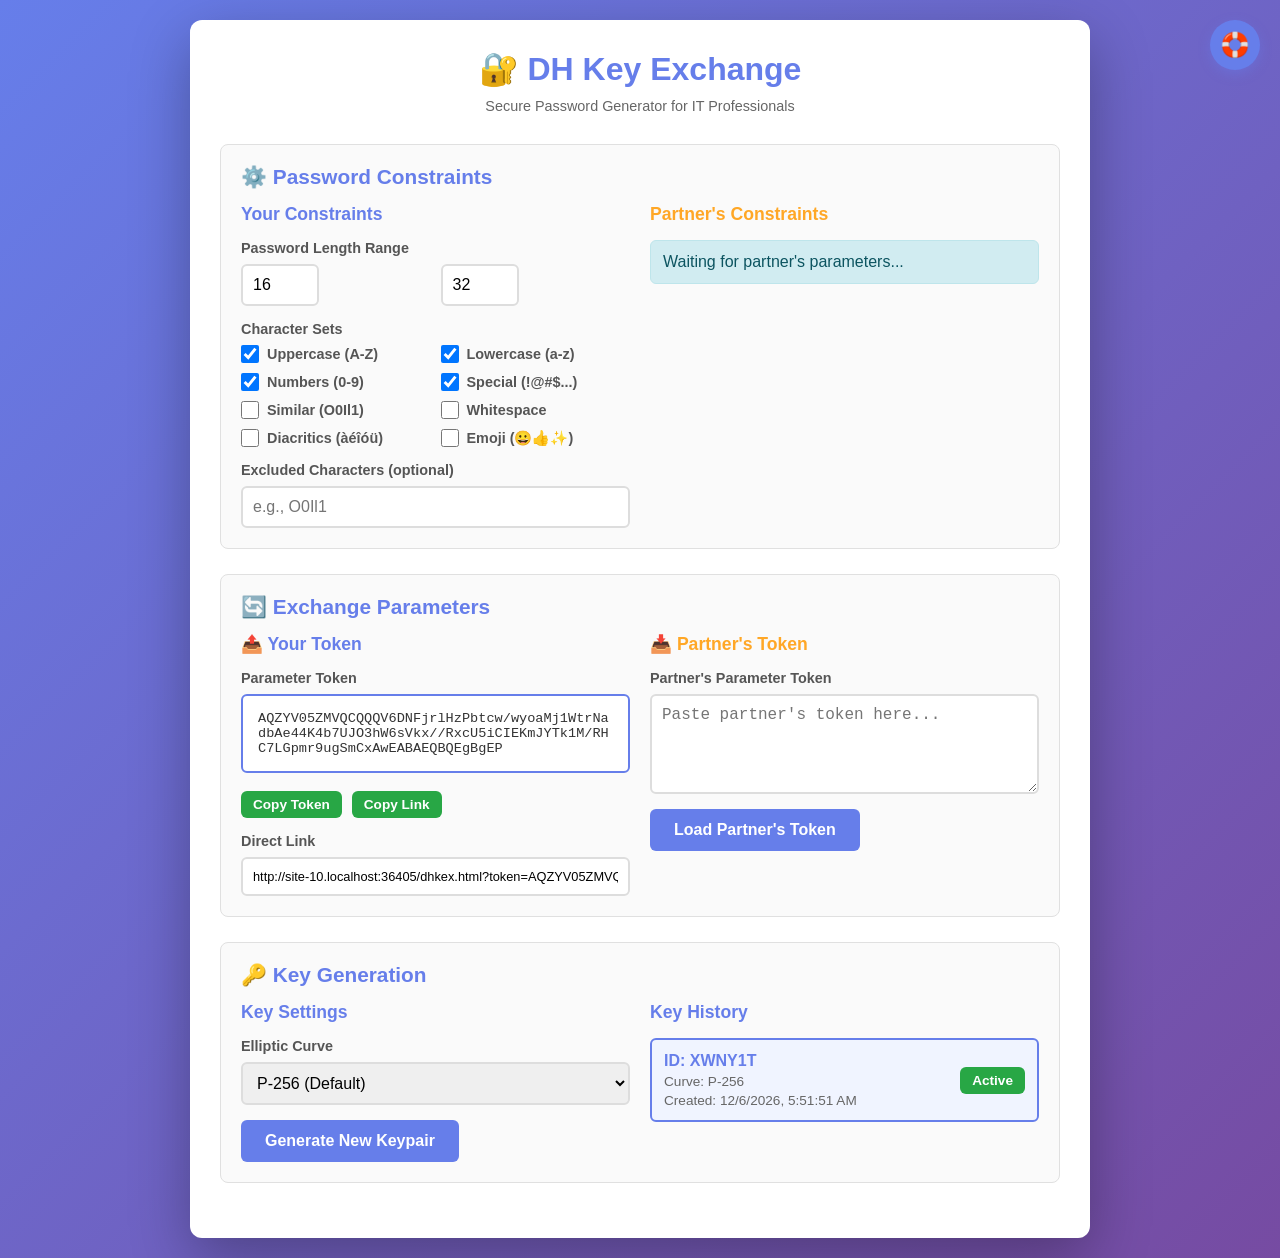
==== commit 201ed2d6: "Helpful messages" ====
--- a/dhkex.html
+++ b/dhkex.html
@@ -299,6 +299,180 @@
             flex: 1;
         }
 
+        .help-button {
+            position: fixed;
+            top: 20px;
+            right: 20px;
+            width: 50px;
+            height: 50px;
+            border-radius: 50%;
+            background: #667eea;
+            color: white;
+            border: none;
+            font-size: 1.5em;
+            cursor: pointer;
+            box-shadow: 0 4px 12px rgba(102, 126, 234, 0.4);
+            transition: all 0.3s ease;
+            z-index: 1000;
+            display: flex;
+            align-items: center;
+            justify-content: center;
+        }
+
+        .help-button:hover {
+            transform: scale(1.1);
+            box-shadow: 0 6px 20px rgba(102, 126, 234, 0.6);
+        }
+
+        .modal-overlay {
+            display: none;
+            position: fixed;
+            top: 0;
+            left: 0;
+            right: 0;
+            bottom: 0;
+            background: rgba(0, 0, 0, 0.6);
+            z-index: 2000;
+            align-items: center;
+            justify-content: center;
+            padding: 20px;
+            overflow-y: auto;
+        }
+
+        .modal-overlay.active {
+            display: flex;
+        }
+
+        .modal-content {
+            background: white;
+            border-radius: 12px;
+            max-width: 700px;
+            width: 100%;
+            max-height: 90vh;
+            box-shadow: 0 20px 60px rgba(0, 0, 0, 0.4);
+            position: relative;
+            display: flex;
+            flex-direction: column;
+        }
+
+        .modal-header {
+            background: linear-gradient(135deg, #667eea 0%, #764ba2 100%);
+            color: white;
+            padding: 20px 30px;
+            border-radius: 12px 12px 0 0;
+            display: flex;
+            justify-content: space-between;
+            align-items: center;
+            flex-shrink: 0;
+        }
+
+        .modal-header h2 {
+            margin: 0;
+            font-size: 1.5em;
+        }
+
+        .modal-close {
+            background: rgba(255, 255, 255, 0.2);
+            border: none;
+            color: white;
+            font-size: 1.5em;
+            cursor: pointer;
+            width: 35px;
+            height: 35px;
+            border-radius: 50%;
+            display: flex;
+            align-items: center;
+            justify-content: center;
+            transition: background 0.2s;
+        }
+
+        .modal-close:hover {
+            background: rgba(255, 255, 255, 0.3);
+        }
+
+        .modal-body {
+            padding: 30px;
+            overflow-y: auto;
+            flex: 1;
+            min-height: 0;
+        }
+
+        .modal-body h3 {
+            color: #667eea;
+            margin-top: 25px;
+            margin-bottom: 12px;
+            font-size: 1.2em;
+        }
+
+        .modal-body h3:first-child {
+            margin-top: 0;
+        }
+
+        .modal-body p {
+            line-height: 1.6;
+            color: #555;
+            margin-bottom: 15px;
+        }
+
+        .modal-body ol, .modal-body ul {
+            margin-left: 20px;
+            margin-bottom: 15px;
+            color: #555;
+        }
+
+        .modal-body li {
+            margin-bottom: 8px;
+            line-height: 1.5;
+        }
+
+        .modal-body strong {
+            color: #333;
+        }
+
+        .welcome-banner {
+            background: linear-gradient(135deg, #667eea15, #764ba215);
+            border: 2px solid #667eea;
+            border-radius: 8px;
+            padding: 15px 20px;
+            margin-bottom: 20px;
+            display: flex;
+            align-items: center;
+            gap: 15px;
+        }
+
+        .welcome-banner-icon {
+            font-size: 2em;
+        }
+
+        .welcome-banner-text {
+            flex: 1;
+        }
+
+        .welcome-banner-text p {
+            margin: 0;
+            color: #333;
+        }
+
+        .welcome-banner-close {
+            background: none;
+            border: none;
+            color: #667eea;
+            cursor: pointer;
+            font-size: 1.5em;
+            padding: 0;
+            width: 30px;
+            height: 30px;
+            border-radius: 50%;
+            display: flex;
+            align-items: center;
+            justify-content: center;
+            transition: background 0.2s;
+        }
+
+        .welcome-banner-close:hover {
+            background: rgba(102, 126, 234, 0.1);
+        }
+
         @media (max-width: 768px) {
             .range-inputs {
                 grid-template-columns: 1fr;
@@ -307,13 +481,91 @@
             .section > div[style*="grid-template-columns"] {
                 grid-template-columns: 1fr !important;
             }
+
+            .help-button {
+                top: 10px;
+                right: 10px;
+                width: 45px;
+                height: 45px;
+                font-size: 1.3em;
+            }
+
+            .modal-body {
+                padding: 20px;
+            }
         }
     </style>
 </head>
 <body>
+    <!-- Help Button -->
+    <button class="help-button" onclick="openHelpModal()" title="Help">🛟</button>
+
+    <!-- Help Modal -->
+    <div id="helpModal" class="modal-overlay" onclick="closeHelpModalOnOverlay(event)">
+        <div class="modal-content">
+            <div class="modal-header">
+                <h2>🛟 Help & Information</h2>
+                <button class="modal-close" onclick="closeHelpModal()">&times;</button>
+            </div>
+            <div class="modal-body">
+                <h3>📋 Workflow</h3>
+                <ol>
+                    <li><strong><span title="User A">👨🏽</span></strong> opens this page and configures password constraints (length, character types, excluded characters)</li>
+                    <li><strong><span title="User A">👨🏽</span></strong> generates an EC keypair and shares their token with <strong><span title="User B">👩🏻</span></strong> (via any channel: email, chat, etc.)</li>
+                    <li><strong><span title="User B">👩🏻</span></strong> opens this page, pastes <strong><span title="User A">👨🏽</span></strong>'s token, which automatically imports the constraints</li>
+                    <li><strong><span title="User B">👩🏻</span></strong> generates their own keypair and shares their token back to <strong><span title="User A">👨🏽</span></strong></li>
+                    <li><strong><span title="Both users">👨🏽👩🏻</span></strong> now have matching shared passwords and verification tokens</li>
+                    <li><strong>Verify out-of-band</strong>: <span title="Both users">👨🏽👩🏻</span> compare the 6-character verification token (phone call, video chat, etc.)</li>
+                    <li><strong>Use the password</strong>: Once verified, both users can use the shared password with confidence</li>
+                </ol>
+
+                <h3>🔒 Security Principles</h3>
+                <p>This tool uses <strong>Elliptic Curve Diffie-Hellman (ECDH)</strong> key exchange:</p>
+                <ul>
+                    <li><strong>Public Key Cryptography</strong>: Each user generates a keypair (private + public key). Only public keys are exchanged</li>
+                    <li><strong>Shared Secret Derivation</strong>: Using ECDH, both parties independently compute the same shared secret without ever transmitting it</li>
+                    <li><strong>Password Generation</strong>: The shared secret is deterministically converted to a password using the agreed constraints</li>
+                    <li><strong>Verification Token</strong>: A 24-bit token (XOR of public keys) provides out-of-band verification to prevent MITM attacks</li>
+                    <li><strong>Web Crypto API</strong>: All cryptography uses browser-native, audited implementations (P-256, P-384, or P-521 curves)</li>
+                </ul>
+
+                <h3>🏠 Privacy & Local Operation</h3>
+                <p><strong>Your data never leaves your device:</strong></p>
+                <ul>
+                    <li>✅ <strong>100% Client-Side</strong>: All cryptographic operations happen in your browser using JavaScript</li>
+                    <li>✅ <strong>No Server Communication</strong>: This page makes zero network requests after loading</li>
+                    <li>✅ <strong>No Tracking or Analytics</strong>: No cookies, no tracking pixels, no telemetry of any kind</li>
+                    <li>✅ <strong>Session Storage Only</strong>: Keypairs are stored in your browser's session storage (cleared when tab closes)</li>
+                    <li>✅ <strong>Open Source</strong>: Single HTML file - view source to audit the complete code</li>
+                </ul>
+                <p><em>You control token distribution. This tool only provides the cryptographic mechanism to generate matching passwords.</em></p>
+
+                <h3>💡 Tips</h3>
+                <ul>
+                    <li>Always verify the verification token out-of-band (phone, video) before using the password</li>
+                    <li>Tokens can be shared via any medium (email, chat, SMS) - they contain only public information</li>
+                    <li>Use reasonable password lengths: 12-20 characters is typically secure and usable</li>
+                    <li>The tool auto-selects or generates keypairs as needed for convenience</li>
+                    <li>Multiple keypairs can be maintained in the same session for different exchanges</li>
+                </ul>
+            </div>
+        </div>
+    </div>
+
     <div class="container">
         <h1>🔐 DH Key Exchange</h1>
         <p class="subtitle">Secure Password Generator for IT Professionals</p>
+
+        <!-- Welcome Banner (shown when partner token detected in URL) -->
+        <div id="welcomeWrapper" class="hidden">
+            <div id="welcomeBanner" class="welcome-banner">
+                <div class="welcome-banner-icon">👋</div>
+                <div class="welcome-banner-text">
+                    <p><strong>It looks like someone sent you here!</strong> A partner token was detected. It has been pre-filled into the "Partner's Token" field below. Remember to send "Your Token" token to this partner, after modifying the password parameters. <a href="#" onclick="openHelpModal(); return false;">Need help?</a></p>
+                </div>
+                <button class="welcome-banner-close" onclick="closeWelcomeBanner()">&times;</button>
+            </div>
+        </div>
 
         <!-- Section 0: Results (at top) -->
         <div id="resultsSection" class="hidden">
@@ -1399,20 +1651,51 @@
             // Restore keypairs from session storage
             await restoreKeypairsFromSession();
 
-            // Check for token in URL
+            // Check for token in URL and show welcome banner if appropriate
             const urlParams = new URLSearchParams(window.location.search);
-            const tokenParam = urlParams.get('token');
+            const tokenParam = urlParams.get('token') || urlParams.get('t');
             
             if (tokenParam) {
-                document.getElementById('partnerToken').value = tokenParam;
-                // Trigger auto-import
-                document.getElementById('partnerToken').dispatchEvent(new Event('input'));
+                // Show welcome banner if not previously dismissed
+                if (!sessionStorage.getItem('welcomeBannerDismissed')) {
+                    document.getElementById('welcomeWrapper').classList.remove('hidden');
+                }
+                
+                // Auto-fill the partner token field
+                const partnerTokenField = document.getElementById('partnerToken');
+                if (partnerTokenField && !partnerTokenField.value) {
+                    partnerTokenField.value = tokenParam;
+                    // Trigger auto-import
+                    partnerTokenField.dispatchEvent(new Event('input'));
+                }
             }
 
             // Ensure we have a keypair for the default curve
             const defaultCurve = document.getElementById('ecCurve').value;
             await ensureKeypairForCurve(defaultCurve);
         });
+
+        // ========================================
+        // Help Modal Functions
+        // ========================================
+        function openHelpModal() {
+            document.getElementById('helpModal').classList.add('active');
+        }
+
+        function closeHelpModal() {
+            document.getElementById('helpModal').classList.remove('active');
+        }
+
+        function closeHelpModalOnOverlay(event) {
+            if (event.target === event.currentTarget) {
+                closeHelpModal();
+            }
+        }
+
+        function closeWelcomeBanner() {
+            document.getElementById('welcomeWrapper').classList.add('hidden');
+            sessionStorage.setItem('welcomeBannerDismissed', 'true');
+        }
     </script>
 </body>
 </html>
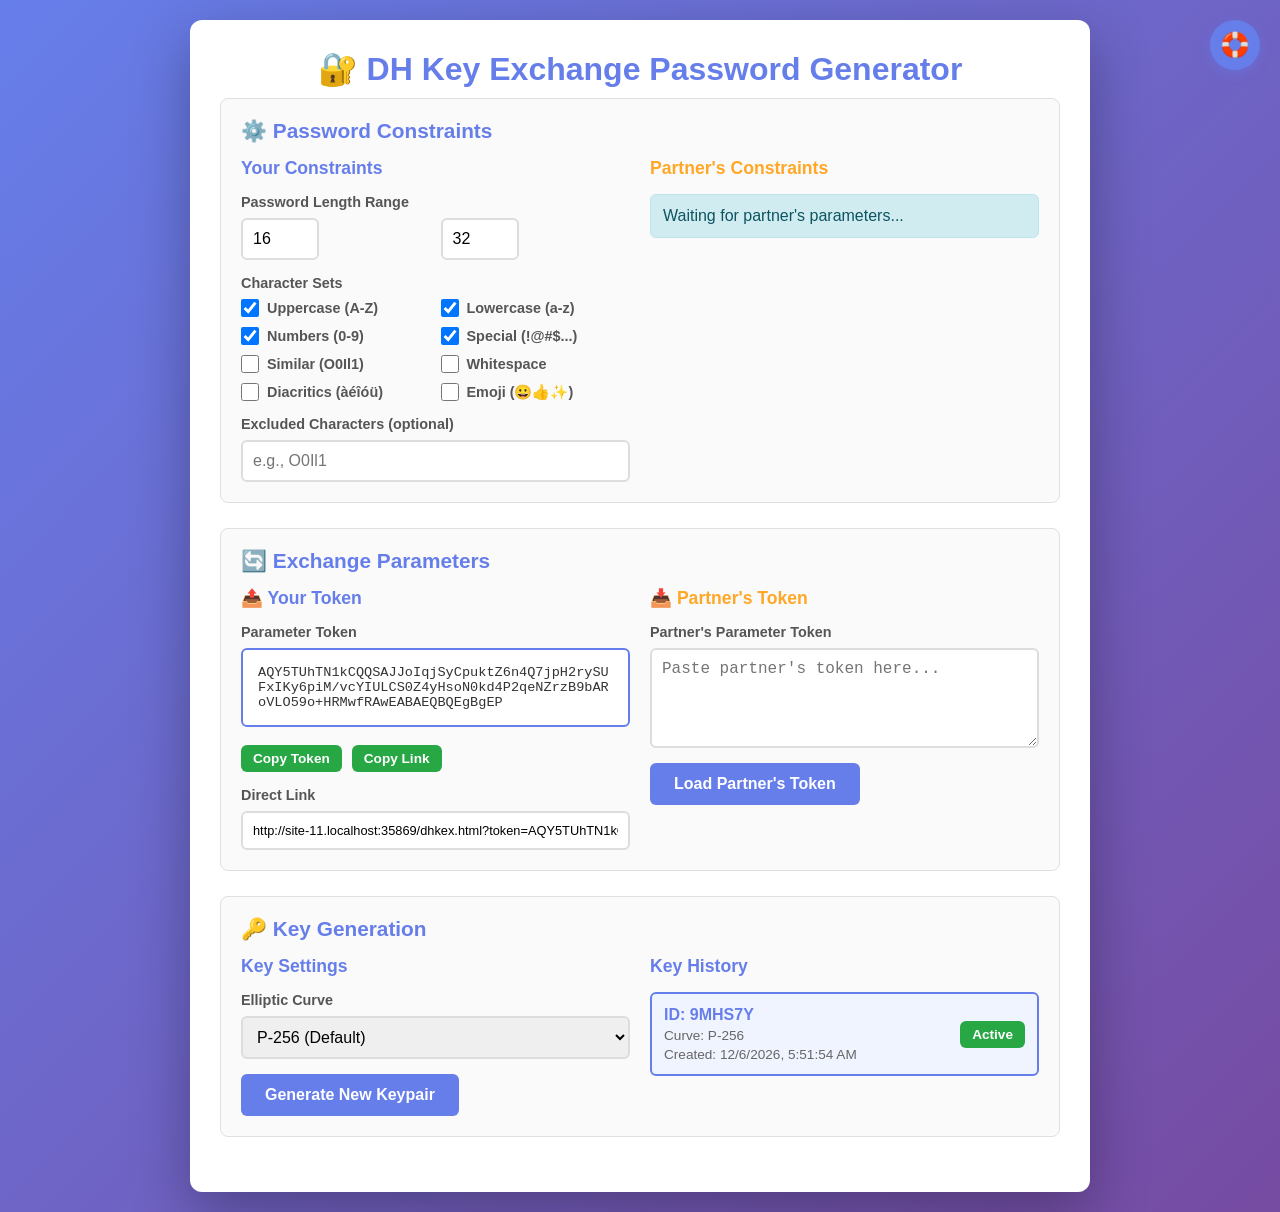
==== commit 1877668f: "Fix emoji support" ====
--- a/dhkex.html
+++ b/dhkex.html
@@ -553,8 +553,7 @@
     </div>
 
     <div class="container">
-        <h1>🔐 DH Key Exchange</h1>
-        <p class="subtitle">Secure Password Generator for IT Professionals</p>
+        <h1>🔐 DH Key Exchange Password Generator</h1>
 
         <!-- Welcome Banner (shown when partner token detected in URL) -->
         <div id="welcomeWrapper" class="hidden">
@@ -763,7 +762,7 @@
             partnerPublicKeyRaw: null,
             partnerKeypairId: null,
             partnerCurve: null,
-            myKeypairIdForPartner: null, // The keypair ID that partner should reference
+            myKeypairIdForPartner: null,
             constraints: null
         };
 
@@ -845,10 +844,10 @@
 
             if (constraints.excluded) {
                 const excluded = constraints.excluded.split('');
-                charset = charset.split('').filter(c => !excluded.includes(c)).join('');
-            }
-
-            return charset;
+                return Array.from(charset).filter(c => !excluded.includes(c));
+            } else {
+                return Array.from(charset);
+            }
         }
 
         function copyToClipboard(text, buttonId) {
@@ -948,13 +947,18 @@
                     public: publicKey
                 },
                 privateKey,
-                bits
+                256
             );
-
-            return new Uint8Array(sharedSecret);
-        }
-
-        function generateVerificationToken(myPublicKeyRaw, partnerPublicKeyRaw, bits = 24) {
+            var result = new Uint8Array(sharedSecret);
+            while (result.length * 8 < bits) {
+                // If the derived secret is shorter than needed, we can hash it to expand
+                const hash = await crypto.subtle.digest('SHA-256', result);
+                result = new Uint8Array([...result, ...new Uint8Array(hash)]);
+            }
+            return result;
+        }
+
+        function generateVerificationToken(myPublicKeyRaw, partnerPublicKeyRaw, constraints, bits = 24) {
             const myBytes = new Uint8Array(myPublicKeyRaw);
             const partnerBytes = new Uint8Array(partnerPublicKeyRaw);
 
@@ -966,6 +970,29 @@
                 const myByte = i < myBytes.length ? myBytes[i] : 0;
                 const partnerByte = i < partnerBytes.length ? partnerBytes[i] : 0;
                 xorResult[i] = myByte ^ partnerByte;
+            }
+
+            // Incorporate constraints into the verification token
+            // Serialize constraints to bytes
+            const constraintsString = JSON.stringify({
+                minLength: constraints.minLength,
+                maxLength: constraints.maxLength,
+                uppercase: constraints.uppercase,
+                lowercase: constraints.lowercase,
+                numbers: constraints.numbers,
+                special: constraints.special,
+                similar: constraints.similar,
+                whitespace: constraints.whitespace,
+                diacritics: constraints.diacritics,
+                emoji: constraints.emoji,
+                excluded: constraints.excluded
+            });
+            const encoder = new TextEncoder();
+            const constraintsBytes = encoder.encode(constraintsString);
+
+            // XOR constraints into the result
+            for (let i = 0; i < constraintsBytes.length; i++) {
+                xorResult[i % xorResult.length] ^= constraintsBytes[i];
             }
 
             // Divide into blocks and XOR them together
@@ -1415,16 +1442,16 @@
                     <p style="margin-bottom: 10px;"><strong>🆔 Keypair ID:</strong> ${parsed.keypairId}</p>
                     <p style="margin-bottom: 10px;"><strong>📐 Curve:</strong> ${parsed.curve}</p>
                     <p style="margin-bottom: 10px;"><strong>📏 Length:</strong> ${parsed.constraints.minLength}-${parsed.constraints.maxLength} chars</p>
-                    <div style="margin-top: 10px;">
-                        <div style="margin-bottom: 5px;">🔤 Uppercase: ${parsed.constraints.uppercase ? '✓' : '✗'}</div>
-                        <div style="margin-bottom: 5px;">🔡 Lowercase: ${parsed.constraints.lowercase ? '✓' : '✗'}</div>
-                        <div style="margin-bottom: 5px;">🔢 Numbers: ${parsed.constraints.numbers ? '✓' : '✗'}</div>
-                        <div style="margin-bottom: 5px;">🔣 Special: ${parsed.constraints.special ? '✓' : '✗'}</div>
-                        <div style="margin-bottom: 5px;">👁️ Similar: ${parsed.constraints.similar ? '✓' : '✗'}</div>
-                        <div style="margin-bottom: 5px;">␣ Whitespace: ${parsed.constraints.whitespace ? '✓' : '✗'}</div>
-                        <div style="margin-bottom: 5px;">é Diacritics: ${parsed.constraints.diacritics ? '✓' : '✗'}</div>
-                        <div style="margin-bottom: 5px;">😀 Emoji: ${parsed.constraints.emoji ? '✓' : '✗'}</div>
-                        ${parsed.constraints.excluded ? `<div>🚫 Excluded: ${parsed.constraints.excluded}</div>` : ''}
+                    <div style="margin-top: 10px; display: grid; grid-template-columns: 1fr 1fr; gap: 5px;">
+                        <div>🔤 Uppercase: ${parsed.constraints.uppercase ? '✓' : '✗'}</div>
+                        <div>🔡 Lowercase: ${parsed.constraints.lowercase ? '✓' : '✗'}</div>
+                        <div>🔢 Numbers: ${parsed.constraints.numbers ? '✓' : '✗'}</div>
+                        <div>🔣 Special: ${parsed.constraints.special ? '✓' : '✗'}</div>
+                        <div>👁️ Similar: ${parsed.constraints.similar ? '✓' : '✗'}</div>
+                        <div>␣ Whitespace: ${parsed.constraints.whitespace ? '✓' : '✗'}</div>
+                        <div>é Diacritics: ${parsed.constraints.diacritics ? '✓' : '✗'}</div>
+                        <div>😀 Emoji: ${parsed.constraints.emoji ? '✓' : '✗'}</div>
+                        ${parsed.constraints.excluded ? `<div style="grid-column: 1 / -1;">🚫 Excluded: ${parsed.constraints.excluded}</div>` : ''}
                     </div>
                 </div>
             `;
@@ -1466,7 +1493,7 @@
             const password = derivePassword(sharedSecret, charset, targetLength);
 
             // Generate verification token
-            const verificationToken = generateVerificationToken(activeKeypair.publicKeyRaw, state.partnerPublicKeyRaw, 24);
+            const verificationToken = generateVerificationToken(activeKeypair.publicKeyRaw, state.partnerPublicKeyRaw, state.constraints, 24);
 
             // Display results
             document.getElementById('sharedPassword').textContent = password;
@@ -1580,9 +1607,12 @@
         // Update share section when constraints change
         ['minLength', 'maxLength', 'charUppercase', 'charLowercase', 'charNumbers', 'charSpecial', 'charSimilar', 'charWhitespace', 'charDiacritics', 'charEmoji', 'excludedChars'].forEach(id => {
             const element = document.getElementById(id);
-            element.addEventListener('change', function() {
+            element.addEventListener('change', async function() {
                 if (state.activeKeypairId) {
                     updateShareSection();
+                    if (state.partnerPublicKey) {
+                        await processPartnerToken(document.getElementById('partnerToken').value.trim());
+                    }
                 }
             });
         });
